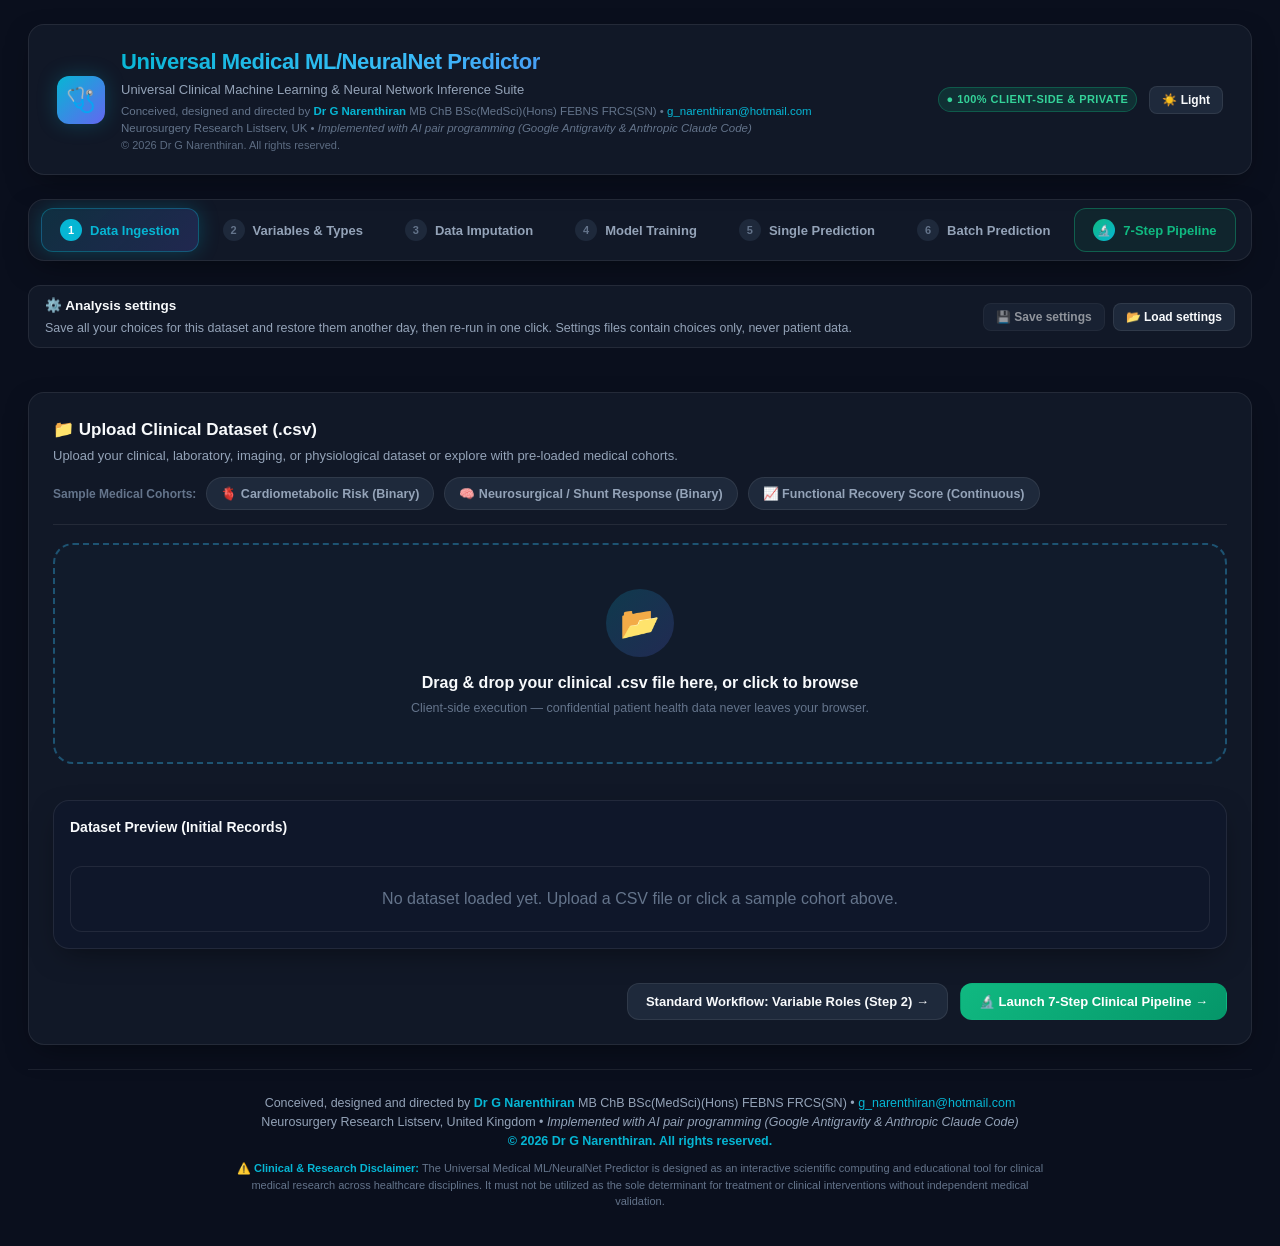
==== index.html @ 08af1c60 "Add complete-case option, "Full data | Move Next" and saved analysis settings - Data Imputation: whe" ====
<!DOCTYPE html>
<html lang="en-GB" data-theme="dark">
<head>
    <meta charset="UTF-8">
    <meta name="viewport" content="width=device-width, initial-scale=1.0">
    <title>Universal Medical ML/NeuralNet Predictor | Clinical Machine Learning & Deep Learning</title>
    <meta name="description" content="Universal in-browser client-side Machine Learning and Neural Network Predictor for Clinical Medicine. Features automated variable typing, multi-strategy missing data imputation, neural networks, random forests, single & batch inference.">
    <meta name="author" content="Dr G Narenthiran MB ChB BSc(MedSci)(Hons) FEBNS FRCS(SN)">
    <link rel="stylesheet" href="style.css?v=11">
</head>
<body>

    <div class="app-wrapper">

        <!-- ===================================================================
             APP HEADER & ATTRIBUTION
             =================================================================== -->
        <header class="app-header">
            <div class="brand-section">
                <div class="brand-icon">🩺</div>
                <div class="brand-details">
                    <h1>Universal Medical ML/NeuralNet Predictor</h1>
                    <div class="subtitle">Universal Clinical Machine Learning & Neural Network Inference Suite</div>
                    <div class="attribution">
                        Conceived, designed and directed by <strong>Dr G Narenthiran</strong> MB ChB BSc(MedSci)(Hons) FEBNS FRCS(SN) &bull; <a href="mailto:g_narenthiran@hotmail.com" style="color: var(--accent-cyan); text-decoration: none;">g_narenthiran@hotmail.com</a><br>
                        Neurosurgery Research Listserv, UK &bull; <em>Implemented with AI pair programming (Google Antigravity &amp; Anthropic Claude Code)</em><br>
                        <span style="font-size: 11px; opacity: 0.9;">&copy; 2026 Dr G Narenthiran. All rights reserved.</span>
                    </div>
                </div>
            </div>

            <div class="header-actions">
                <span class="pill" style="background: rgba(16, 185, 129, 0.15); color: #34d399; border: 1px solid rgba(16, 185, 129, 0.3);">
                    ● 100% Client-Side & Private
                </span>
                <button id="theme-toggle" class="btn btn-secondary btn-sm" aria-label="Toggle Theme">
                    ☀️ Light
                </button>
            </div>
        </header>

        <!-- ===================================================================
             STEPPER NAVIGATION
             =================================================================== -->
        <nav class="stepper-nav" aria-label="Workflow Navigation">
            <button class="step-tab active" data-step="1">
                <span class="badge">1</span>
                <span>Data Ingestion</span>
            </button>
            <button class="step-tab" data-step="2">
                <span class="badge">2</span>
                <span>Variables & Types</span>
            </button>
            <button class="step-tab" data-step="3">
                <span class="badge">3</span>
                <span>Data Imputation</span>
            </button>
            <button class="step-tab" data-step="4">
                <span class="badge">4</span>
                <span>Model Training</span>
            </button>
            <button class="step-tab" data-step="5">
                <span class="badge">5</span>
                <span>Single Prediction</span>
            </button>
            <button class="step-tab" data-step="6">
                <span class="badge">6</span>
                <span>Batch Prediction</span>
            </button>
            <button class="step-tab" data-step="pipeline" id="tab-step-pipeline" style="border: 1px solid rgba(16, 185, 129, 0.4); background: rgba(16, 185, 129, 0.08);">
                <span class="badge" style="background: linear-gradient(135deg, #10b981, #06b6d4); color: white;">🔬</span>
                <span style="font-weight: 700; color: var(--accent-emerald);">7-Step Pipeline</span>
            </button>
        </nav>

        <!-- Analysis settings: save / restore every choice for a dataset (no patient data is stored) -->
        <div class="settings-bar" id="settings-bar">
            <div class="settings-bar-row">
                <div class="settings-bar-text">
                    <strong>⚙️ Analysis settings</strong>
                    <span>Save all your choices for this dataset and restore them another day, then re-run in one click. Settings files contain choices only, never patient data.</span>
                </div>
                <div class="settings-bar-actions">
                    <button type="button" id="settings-save-btn" class="btn btn-secondary btn-sm" disabled title="Load a dataset first">💾 Save settings</button>
                    <button type="button" id="settings-load-btn" class="btn btn-secondary btn-sm">📂 Load settings</button>
                    <input type="file" id="settings-file-input" accept=".json,application/json" style="display: none;" aria-label="Settings file">
                </div>
            </div>
            <div id="settings-banner" aria-live="polite"></div>
        </div>

        <!-- ===================================================================
             STEP 1: DATA INGESTION & OVERVIEW
             =================================================================== -->
        <main>
            <section class="step-content active" data-step="1" id="step-1-content">
                <div class="card">
                    <div class="card-header">
                        <div class="card-title-group">
                            <h2>📁 Upload Clinical Dataset (.csv)</h2>
                            <p>Upload your clinical, laboratory, imaging, or physiological dataset or explore with pre-loaded medical cohorts.</p>
                        </div>
                        <div class="dataset-pills">
                            <span style="font-size: 12px; color: var(--text-muted); font-weight: 600;">Sample Medical Cohorts:</span>
                            <button id="sample-cardio-btn" class="dataset-pill">
                                🫀 Cardiometabolic Risk (Binary)
                            </button>
                            <button id="sample-cohort-btn" class="dataset-pill">
                                🧠 Neurosurgical / Shunt Response (Binary)
                            </button>
                            <button id="sample-regression-btn" class="dataset-pill">
                                📈 Functional Recovery Score (Continuous)
                            </button>
                        </div>
                    </div>

                    <div id="upload-dropzone" class="upload-dropzone">
                        <input type="file" id="csv-file-input" accept=".csv" style="display: none;">
                        <div class="upload-icon-circle">📂</div>
                        <div>
                            <h3 style="font-size: 16px; font-weight: 700; color: var(--text-primary);">
                                Drag & drop your clinical .csv file here, or click to browse
                            </h3>
                            <p style="font-size: 12.5px; color: var(--text-muted); margin-top: 4px;">
                                Client-side execution &mdash; confidential patient health data never leaves your browser.
                            </p>
                        </div>
                    </div>

                    <!-- Dataset summary stats -->
                    <div id="data-stats-grid" class="stats-grid"></div>

                    <!-- Preview Table -->
                    <div class="card" style="padding: 16px; background: var(--bg-surface-subtle);">
                        <h3 style="font-size: 14px; font-weight: 700; margin-bottom: 10px;">Dataset Preview (Initial Records)</h3>
                        <div id="data-preview-container" class="table-container">
                            <p style="padding: 20px; color: var(--text-muted); text-align: center;">No dataset loaded yet. Upload a CSV file or click a sample cohort above.</p>
                        </div>
                    </div>

                    <div style="display: flex; justify-content: flex-end; gap: 12px; margin-top: 16px; flex-wrap: wrap;">
                        <button id="to-step-2-btn" class="btn btn-secondary">
                            Standard Workflow: Variable Roles (Step 2) &rarr;
                        </button>
                        <button id="pipeline-direct-launch-btn" class="btn btn-emerald" onclick="window.launch7StepPipeline && window.launch7StepPipeline(event)">
                            🔬 Launch 7-Step Clinical Pipeline &rarr;
                        </button>
                    </div>
                </div>
            </section>

            <!-- ===================================================================
                 STEP 2: VARIABLE ROLES & TYPES CONFIGURATION
                 =================================================================== -->
            <section class="step-content" data-step="2" id="step-2-content">
                <div class="card">
                    <div class="card-header">
                        <div class="card-title-group">
                            <h2>🏷️ Variable Role & Measurement Scale Configuration</h2>
                            <p>Specify the analytical role (Meta, Feature, Target) and clinical measurement scale (Continuous, Ordinal, Nominal) for each column.</p>
                        </div>
                        <div style="display: flex; gap: 8px;">
                            <span class="pill pill-meta">Meta / ID</span>
                            <span class="pill pill-feature">Feature (Input)</span>
                            <span class="pill pill-target">Target (Outcome)</span>
                        </div>
                    </div>

                    <div id="var-config-grid" class="var-config-grid">
                        <!-- Populated dynamically by app.js -->
                    </div>

                    <div style="display: flex; justify-content: flex-end; gap: 12px;">
                        <button id="to-step-3-btn" class="btn btn-primary">
                            Proceed to Data Imputation &rarr;
                        </button>
                    </div>
                </div>
            </section>

            <!-- ===================================================================
                 STEP 3: MISSING DATA IMPUTATION
                 =================================================================== -->
            <section class="step-content" data-step="3" id="step-3-content">
                <div class="card">
                    <div class="card-header">
                        <div class="card-title-group">
                            <h2>🧹 Clinical Missing Data Detection & Imputation</h2>
                            <p>Choose tailored mathematical imputation strategies based on whether variables are continuous, ordinal, or nominal.</p>
                        </div>
                    </div>

                    <!-- Complete-case option (rendered by app.js when the active variables have empty cells) -->
                    <div id="complete-case-box"></div>

                    <div class="table-container">
                        <table class="data-table">
                            <thead>
                                <tr>
                                    <th>Variable Name</th>
                                    <th>Role</th>
                                    <th>Scale Type</th>
                                    <th>Missing Cells</th>
                                    <th>Imputation Strategy</th>
                                    <th>Custom Value</th>
                                </tr>
                            </thead>
                            <tbody id="impute-table-body">
                                <!-- Populated dynamically -->
                            </tbody>
                        </table>
                    </div>

                    <div class="impute-action-bar">
                        <div style="font-size: 12.5px; color: var(--text-secondary);">
                            💡 Continuous: Median, Mean, KNN, Constant &bull; Ordinal: Mode, Median &bull; Nominal: Mode, "Missing" category
                        </div>
                        <button id="apply-imputation-btn" class="btn btn-emerald">
                            ⚡ Apply Imputation & Validate Dataset
                        </button>
                    </div>

                    <div id="impute-audit-box" aria-live="polite"></div>

                    <div style="display: flex; justify-content: flex-end; gap: 12px;">
                        <button id="to-step-4-btn" class="btn btn-primary" disabled>
                            Proceed to Model Training &rarr;
                        </button>
                    </div>
                </div>
            </section>

            <!-- ===================================================================
                 STEP 4: MODEL TRAINING & EVALUATION
                 =================================================================== -->
            <section class="step-content" data-step="4" id="step-4-content">
                <div class="card">
                    <div class="card-header">
                        <div class="card-title-group">
                            <h2>🧠 Machine Learning & Neural Network Models</h2>
                            <p>Select from a multilayer perceptron neural network and classic machine learning algorithms for clinical prediction.</p>
                        </div>
                    </div>

                    <!-- Model Testing Scope Selector (One Model, Multiple Models, All Models) -->
                    <div style="background: var(--bg-surface-elevated); padding: 14px 18px; border-radius: var(--radius-md); border: 1px solid var(--border-color); margin-bottom: 16px;">
                        <div style="display: flex; justify-content: space-between; align-items: center; flex-wrap: wrap; gap: 12px; margin-bottom: 12px;">
                            <div>
                                <h4 style="font-size: 13.5px; font-weight: 700; color: var(--text-primary); display: flex; align-items: center; gap: 6px;">
                                    <span>🎯</span> Model Testing Scope &amp; Tournament Selection
                                </h4>
                                <p style="font-size: 12px; color: var(--text-muted); margin-top: 2px;">
                                    Choose whether to train and benchmark a single algorithm, a custom subset of models, or all available models simultaneously.
                                </p>
                            </div>
                            <!-- Quick action presets -->
                            <div style="display: flex; gap: 6px; flex-wrap: wrap;">
                                <button type="button" id="btn-select-all-models" class="btn btn-secondary btn-sm" style="font-size: 11px; padding: 4px 10px;">
                                    ⚡ Select All Models
                                </button>
                                <button type="button" id="btn-select-top-models" class="btn btn-secondary btn-sm" style="font-size: 11px; padding: 4px 10px;">
                                    ✨ NN + Ensemble + RF
                                </button>
                                <button type="button" id="btn-clear-model-selection" class="btn btn-secondary btn-sm" style="font-size: 11px; padding: 4px 10px;">
                                    Reset Selection
                                </button>
                                <button type="button" id="btn-all-default-seed" class="btn btn-secondary btn-sm" style="font-size: 11px; padding: 4px 10px;" title="Set all models to default seed 42">
                                    🌱 All Default Seeds (42)
                                </button>
                                <button type="button" id="btn-all-random-seed" class="btn btn-secondary btn-sm" style="font-size: 11px; padding: 4px 10px;" title="Assign distinct random seeds to all models">
                                    🎲 Randomize All
                                </button>
                            </div>
                        </div>
                        <div style="display: flex; align-items: center; gap: 8px; flex-wrap: wrap; margin-top: 10px; font-size: 12px; color: var(--text-secondary);">
                            <label for="ranking-metric-select" style="font-weight: 600;">Primary ranking metric (prespecify to match your study objective):</label>
                            <select id="ranking-metric-select" class="control-select ranking-metric-select" style="max-width: 260px;">
                                    <optgroup label="Categorical outcome (classification)">
                                        <option value="clf:macroF1" selected>Macro F1 (default)</option>
                                        <option value="clf:balancedAccuracy">Balanced accuracy</option>
                                        <option value="clf:rocAuc">ROC-AUC (binary only)</option>
                                        <option value="clf:brierScore">Brier score (lower is better)</option>
                                        <option value="clf:accuracy">Accuracy</option>
                                    </optgroup>
                                    <optgroup label="Continuous outcome (regression)">
                                        <option value="reg:r2">R² (default)</option>
                                        <option value="reg:rmse">RMSE (lower is better)</option>
                                        <option value="reg:mae">MAE (lower is better)</option>
                                    </optgroup>
                            </select>
                        </div>

                        <!-- Scope Radio Pills -->
                        <div style="display: grid; grid-template-columns: repeat(auto-fit, minmax(220px, 1fr)); gap: 10px;">
                            <label id="scope-single-label" class="scope-pill active-single">
                                <input type="radio" name="model-scope" id="scope-single" value="single" checked style="accent-color: var(--accent-cyan); cursor: pointer;">
                                <div>
                                    <div style="font-size: 13px; font-weight: 700; color: var(--text-primary);">Test One Model</div>
                                    <div style="font-size: 11px; color: var(--text-secondary);">Focus on a single algorithm</div>
                                </div>
                            </label>

                            <label id="scope-multi-label" class="scope-pill">
                                <input type="radio" name="model-scope" id="scope-multi" value="multi" style="accent-color: var(--accent-purple); cursor: pointer;">
                                <div>
                                    <div style="font-size: 13px; font-weight: 700; color: var(--text-primary);">Test More Than One Model</div>
                                    <div style="font-size: 11px; color: var(--text-secondary);">Select custom algorithms to test</div>
                                </div>
                            </label>

                            <label id="scope-all-label" class="scope-pill">
                                <input type="radio" name="model-scope" id="scope-all" value="all" style="accent-color: var(--accent-emerald); cursor: pointer;">
                                <div>
                                    <div style="font-size: 13px; font-weight: 700; color: var(--text-primary);">Test All Models</div>
                                    <div style="font-size: 11px; color: var(--text-secondary);">Benchmark all 6 models in tournament</div>
                                </div>
                            </label>
                        </div>
                    </div>

                    <!-- Model Cards Grid -->
                    <div class="model-cards-grid">
                        <div class="model-card selected" data-model-id="nn">
                            <div class="model-card-header">
                                <div style="display: flex; align-items: center; gap: 8px;">
                                    <input type="checkbox" class="model-select-checkbox" data-model-id="nn" checked style="accent-color: var(--accent-cyan); width: 16px; height: 16px; cursor: pointer;">
                                    <span class="model-card-title">Neural Network (MLP)</span>
                                </div>
                                <span class="pill pill-target">Neural Network</span>
                            </div>
                            <div class="model-card-desc">
                                Multilayer perceptron (2–3 dense hidden layers) with dropout, L2 weight decay, Adam optimizer and early stopping on an internal validation split of the training data. If TensorFlow.js fails, a linear fallback is used and clearly flagged.
                            </div>
                            <!-- Model Seed Control -->
                            <div class="model-seed-box" data-model="nn" onclick="event.stopPropagation()">
                                <div class="model-seed-header">
                                    <span class="model-seed-title">🌱 Seed:</span>
                                    <div class="seed-mode-selector">
                                        <label class="seed-mode-pill">
                                            <input type="radio" name="seed-mode-nn" value="default" class="seed-mode-radio" data-model="nn" checked>
                                            <span>Default (42)</span>
                                        </label>
                                        <label class="seed-mode-pill">
                                            <input type="radio" name="seed-mode-nn" value="custom" class="seed-mode-radio" data-model="nn">
                                            <span>Custom</span>
                                        </label>
                                    </div>
                                </div>
                                <div class="custom-seed-row" id="custom-seed-row-nn" style="display: none;">
                                    <div class="seed-input-wrap">
                                        <input type="number" id="nn-card-seed-input" class="control-input card-seed-input" data-model="nn" placeholder="Custom seed" value="42">
                                        <button type="button" class="btn-roll-seed card-btn-roll-seed" data-model="nn" title="Generate random seed">🎲</button>
                                    </div>
                                    <span class="seed-hint">Custom integer seed (reproducible on the same browser &amp; TF.js backend; GPU arithmetic can differ slightly across devices).</span>
                                </div>
                            </div>
                        </div>

                        <div class="model-card" data-model-id="rf">
                            <div class="model-card-header">
                                <div style="display: flex; align-items: center; gap: 8px;">
                                    <input type="checkbox" class="model-select-checkbox" data-model-id="rf" style="accent-color: var(--accent-cyan); width: 16px; height: 16px; cursor: pointer;">
                                    <span class="model-card-title">Random Forest</span>
                                </div>
                                <span class="pill pill-feature">Ensemble</span>
                            </div>
                            <div class="model-card-desc">
                                Bootstrap decision trees with random feature subsets; Gini (classification) or variance-reduction (regression) splits over an approximate grid of ~10 candidate thresholds per feature. Impurity-based (MDI) importance ranks features but is not evidence of causal or clinical effect.
                            </div>
                            <!-- Model Seed Control -->
                            <div class="model-seed-box" data-model="rf" onclick="event.stopPropagation()">
                                <div class="model-seed-header">
                                    <span class="model-seed-title">🌱 Seed:</span>
                                    <div class="seed-mode-selector">
                                        <label class="seed-mode-pill">
                                            <input type="radio" name="seed-mode-rf" value="default" class="seed-mode-radio" data-model="rf" checked>
                                            <span>Default (42)</span>
                                        </label>
                                        <label class="seed-mode-pill">
                                            <input type="radio" name="seed-mode-rf" value="custom" class="seed-mode-radio" data-model="rf">
                                            <span>Custom</span>
                                        </label>
                                    </div>
                                </div>
                                <div class="custom-seed-row" id="custom-seed-row-rf" style="display: none;">
                                    <div class="seed-input-wrap">
                                        <input type="number" id="rf-card-seed-input" class="control-input card-seed-input" data-model="rf" placeholder="Custom seed" value="42">
                                        <button type="button" class="btn-roll-seed card-btn-roll-seed" data-model="rf" title="Generate random seed">🎲</button>
                                    </div>
                                    <span class="seed-hint">Custom bootstrap and feature split seed.</span>
                                </div>
                            </div>
                        </div>

                        <div class="model-card" data-model-id="glm">
                            <div class="model-card-header">
                                <div style="display: flex; align-items: center; gap: 8px;">
                                    <input type="checkbox" class="model-select-checkbox" data-model-id="glm" style="accent-color: var(--accent-cyan); width: 16px; height: 16px; cursor: pointer;">
                                    <span class="model-card-title">Logistic / Ridge Regression</span>
                                </div>
                                <span class="pill pill-continuous">Generalized Linear</span>
                            </div>
                            <div class="model-card-desc">
                                L2-regularized linear (ridge) or logistic/softmax regression fitted by gradient descent on standardised features.
                            </div>
                            <!-- Model Seed Control -->
                            <div class="model-seed-box" data-model="glm" onclick="event.stopPropagation()">
                                <div class="model-seed-header">
                                    <span class="model-seed-title">🌱 Seed:</span>
                                    <div class="seed-mode-selector">
                                        <label class="seed-mode-pill">
                                            <input type="radio" name="seed-mode-glm" value="default" class="seed-mode-radio" data-model="glm" checked>
                                            <span>Default (42)</span>
                                        </label>
                                        <label class="seed-mode-pill">
                                            <input type="radio" name="seed-mode-glm" value="custom" class="seed-mode-radio" data-model="glm">
                                            <span>Custom</span>
                                        </label>
                                    </div>
                                </div>
                                <div class="custom-seed-row" id="custom-seed-row-glm" style="display: none;">
                                    <div class="seed-input-wrap">
                                        <input type="number" id="glm-card-seed-input" class="control-input card-seed-input" data-model="glm" placeholder="Custom seed" value="42">
                                        <button type="button" class="btn-roll-seed card-btn-roll-seed" data-model="glm" title="Generate random seed">🎲</button>
                                    </div>
                                    <span class="seed-hint">Custom seed for parameter initialization.</span>
                                </div>
                            </div>
                        </div>

                        <div class="model-card" data-model-id="knn">
                            <div class="model-card-header">
                                <div style="display: flex; align-items: center; gap: 8px;">
                                    <input type="checkbox" class="model-select-checkbox" data-model-id="knn" style="accent-color: var(--accent-cyan); width: 16px; height: 16px; cursor: pointer;">
                                    <span class="model-card-title">k-Nearest Neighbors (k-NN)</span>
                                </div>
                                <span class="pill pill-ordinal">Instance-Based</span>
                            </div>
                            <div class="model-card-desc">
                                Non-parametric local distance classification using Euclidean metric in standardized feature space.
                            </div>
                            <!-- Model Seed Control -->
                            <div class="model-seed-box" data-model="knn" onclick="event.stopPropagation()">
                                <div class="model-seed-header">
                                    <span class="model-seed-title">🌱 Seed:</span>
                                    <div class="seed-mode-selector">
                                        <label class="seed-mode-pill">
                                            <input type="radio" name="seed-mode-knn" value="default" class="seed-mode-radio" data-model="knn" checked>
                                            <span>Default (42)</span>
                                        </label>
                                        <label class="seed-mode-pill">
                                            <input type="radio" name="seed-mode-knn" value="custom" class="seed-mode-radio" data-model="knn">
                                            <span>Custom</span>
                                        </label>
                                    </div>
                                </div>
                                <div class="custom-seed-row" id="custom-seed-row-knn" style="display: none;">
                                    <div class="seed-input-wrap">
                                        <input type="number" id="knn-card-seed-input" class="control-input card-seed-input" data-model="knn" placeholder="Custom seed" value="42">
                                        <button type="button" class="btn-roll-seed card-btn-roll-seed" data-model="knn" title="Generate random seed">🎲</button>
                                    </div>
                                    <span class="seed-hint">Custom seed for equidistant ranking tie-breaks.</span>
                                </div>
                            </div>
                        </div>

                        <div class="model-card" data-model-id="nb">
                            <div class="model-card-header">
                                <div style="display: flex; align-items: center; gap: 8px;">
                                    <input type="checkbox" class="model-select-checkbox" data-model-id="nb" style="accent-color: var(--accent-cyan); width: 16px; height: 16px; cursor: pointer;">
                                    <span class="model-card-title">Naive Bayes (Gaussian + Bernoulli)</span>
                                </div>
                                <span class="pill pill-nominal">Probabilistic</span>
                            </div>
                            <div class="model-card-desc">
                                Probabilistic classifier assuming conditional independence of features: Gaussian likelihoods for continuous features, Laplace-smoothed Bernoulli likelihoods for 0/1 indicators (one-hot categories, binary flags).
                            </div>
                            <!-- Model Seed Control -->
                            <div class="model-seed-box" data-model="nb" onclick="event.stopPropagation()">
                                <div class="model-seed-header">
                                    <span class="model-seed-title">🌱 Seed:</span>
                                    <div class="seed-mode-selector">
                                        <label class="seed-mode-pill">
                                            <input type="radio" name="seed-mode-nb" value="default" class="seed-mode-radio" data-model="nb" checked>
                                            <span>Default (42)</span>
                                        </label>
                                        <label class="seed-mode-pill">
                                            <input type="radio" name="seed-mode-nb" value="custom" class="seed-mode-radio" data-model="nb">
                                            <span>Custom</span>
                                        </label>
                                    </div>
                                </div>
                                <div class="custom-seed-row" id="custom-seed-row-nb" style="display: none;">
                                    <div class="seed-input-wrap">
                                        <input type="number" id="nb-card-seed-input" class="control-input card-seed-input" data-model="nb" placeholder="Custom seed" value="42">
                                        <button type="button" class="btn-roll-seed card-btn-roll-seed" data-model="nb" title="Generate random seed">🎲</button>
                                    </div>
                                    <span class="seed-hint">Reference seed recorded for provenance.</span>
                                </div>
                            </div>
                        </div>

                        <div class="model-card" data-model-id="ensemble">
                            <div class="model-card-header">
                                <div style="display: flex; align-items: center; gap: 8px;">
                                    <input type="checkbox" class="model-select-checkbox" data-model-id="ensemble" style="accent-color: var(--accent-cyan); width: 16px; height: 16px; cursor: pointer;">
                                    <span class="model-card-title">Voting / Weighted Ensemble</span>
                                </div>
                                <span class="pill pill-target" style="background: linear-gradient(135deg, rgba(168, 85, 247, 0.2), rgba(6, 182, 212, 0.2)); color: #c084fc; border: 1px solid rgba(192, 132, 252, 0.4);">Voting Ensemble</span>
                            </div>
                            <div class="model-card-desc">
                                Combines neural network, random forest, logistic/ridge, k-NN (and optionally naive Bayes) by soft probability averaging, hard majority voting, or balanced-accuracy weights learned on an internal validation split of the training data. This is a voting ensemble, not a cross-validated stacked Super Learner.
                            </div>
                            <!-- Model Seed Control -->
                            <div class="model-seed-box" data-model="ensemble" onclick="event.stopPropagation()">
                                <div class="model-seed-header">
                                    <span class="model-seed-title">🌱 Master Seed:</span>
                                    <div class="seed-mode-selector">
                                        <label class="seed-mode-pill">
                                            <input type="radio" name="seed-mode-ensemble" value="default" class="seed-mode-radio" data-model="ensemble" checked>
                                            <span>Default (42)</span>
                                        </label>
                                        <label class="seed-mode-pill">
                                            <input type="radio" name="seed-mode-ensemble" value="custom" class="seed-mode-radio" data-model="ensemble">
                                            <span>Custom</span>
                                        </label>
                                    </div>
                                </div>
                                <div class="custom-seed-row" id="custom-seed-row-ensemble" style="display: none;">
                                    <div class="seed-input-wrap">
                                        <input type="number" id="ensemble-card-seed-input" class="control-input card-seed-input" data-model="ensemble" placeholder="Custom master seed" value="42">
                                        <button type="button" class="btn-roll-seed card-btn-roll-seed" data-model="ensemble" title="Generate random seed">🎲</button>
                                    </div>
                                    <span class="seed-hint">Propagates deterministic seeds to constituent models.</span>
                                </div>
                            </div>
                        </div>
                    </div>

                    <!-- Hyperparameters Box -->
                    <div class="card" style="padding: 18px; background: var(--bg-surface-elevated);">
                        <div style="display: flex; justify-content: space-between; align-items: center; flex-wrap: wrap; gap: 10px; margin-bottom: 12px;">
                            <h3 style="font-size: 14px; font-weight: 700;">Training Configuration &amp; Fine-Tuning Hyperparameters</h3>
                            <div style="display: flex; align-items: center; gap: 8px;">
                                <span style="font-size: 11.5px; color: var(--text-muted);">Tune Parameters for:</span>
                                <select id="active-hyperparam-select" class="control-select" style="font-size: 12px; padding: 4px 10px;">
                                    <option value="nn" selected>Neural Network (MLP)</option>
                                    <option value="rf">Random Forest</option>
                                    <option value="glm">Logistic / Ridge Regression</option>
                                    <option value="knn">k-Nearest Neighbors (k-NN)</option>
                                    <option value="nb">Naive Bayes (Gaussian + Bernoulli)</option>
                                    <option value="ensemble">Voting / Weighted Ensemble</option>
                                </select>
                            </div>
                        </div>

                        <!-- Training & Testing Protocol Configuration -->
                        <div style="background: var(--bg-surface); padding: 18px 20px; border-radius: var(--radius-md); border: 1px solid var(--border-subtle); margin-bottom: 20px;">
                            <div style="margin-bottom: 14px;">
                                <h4 style="font-size: 14.5px; font-weight: 700; color: var(--text-primary); display: flex; align-items: center; gap: 8px;">
                                    <span>🧪</span> Training &amp; Testing Validation Protocol
                                </h4>
                                <p style="font-size: 12px; color: var(--text-muted); margin-top: 3px;">
                                    Choose how training and evaluation datasets are provided and configure your retraining protocol.
                                </p>
                            </div>

                            <!-- Mode Selector Cards (Option A vs Option B) -->
                            <div style="display: grid; grid-template-columns: repeat(auto-fit, minmax(280px, 1fr)); gap: 14px; margin-bottom: 18px;">
                                <!-- Option A Card -->
                                <label id="protocol-mode-a-label" class="protocol-card selected" style="cursor: pointer; border: 2px solid var(--accent-cyan); background: rgba(6, 182, 212, 0.08); padding: 14px 16px; border-radius: var(--radius-md); display: flex; gap: 12px; align-items: flex-start; transition: var(--transition);">
                                    <input type="radio" name="validation-mode" id="val-mode-a" value="split" checked style="margin-top: 3px; accent-color: var(--accent-cyan); cursor: pointer;">
                                    <div>
                                        <div style="font-size: 13.5px; font-weight: 700; color: var(--text-primary);">
                                            Option A: Internal Train / Test Split
                                        </div>
                                        <div style="font-size: 12px; color: var(--text-secondary); margin-top: 4px; line-height: 1.45;">
                                            Records are split first (stratified, seeded); imputation, encoding and scaling are fitted on the training part only, and the held-out remainder tests performance. Optionally retrain on 100% afterward. <strong>Row-level random split:</strong> if patients contribute several rows, or data are temporal or multicentre, use a patient-level, temporal or external split (Option B) instead.
                                        </div>
                                    </div>
                                </label>

                                <!-- Option B Card -->
                                <label id="protocol-mode-b-label" class="protocol-card" style="cursor: pointer; border: 1px solid var(--border-color); background: var(--bg-surface-subtle); padding: 14px 16px; border-radius: var(--radius-md); display: flex; gap: 12px; align-items: flex-start; transition: var(--transition);">
                                    <input type="radio" name="validation-mode" id="val-mode-b" value="separate" style="margin-top: 3px; accent-color: var(--accent-purple); cursor: pointer;">
                                    <div>
                                        <div style="font-size: 13.5px; font-weight: 700; color: var(--text-primary);">
                                            Option B: Separate Training &amp; Testing Datasets
                                        </div>
                                        <div style="font-size: 12px; color: var(--text-secondary); margin-top: 4px; line-height: 1.45;">
                                            Provide separate, independent datasets: (i) Training Cohort for fitting, and (ii) Testing Cohort for rigorous external validation.
                                        </div>
                                    </div>
                                </label>
                            </div>

                            <!-- Option A Container -->
                            <div id="option-a-container" style="display: block;">
                                <!-- Split percentage slider -->
                                <div style="background: var(--bg-surface-elevated); padding: 14px 16px; border-radius: var(--radius-sm); border: 1px solid var(--border-subtle); margin-bottom: 14px;">
                                    <div style="display: flex; justify-content: space-between; align-items: center; flex-wrap: wrap; gap: 10px; margin-bottom: 8px;">
                                        <label for="train-ratio-slider" style="font-weight: 700; font-size: 13px; color: var(--text-primary);">
                                            Cohort Partitioning Ratio
                                        </label>
                                        <div style="display: flex; gap: 8px; align-items: center;">
                                            <span style="font-size: 13px; font-weight: 700; color: var(--accent-cyan);" id="split-display-train">80% Train</span>
                                            <span style="color: var(--text-muted); font-size: 12px;">/</span>
                                            <span style="font-size: 13px; font-weight: 700; color: var(--accent-purple);" id="split-display-test">20% Test</span>
                                        </div>
                                    </div>

                                    <div style="display: flex; align-items: center; gap: 14px; margin-bottom: 10px;">
                                        <input type="range" id="train-ratio-slider" min="50" max="95" value="80" step="1" style="flex: 1; accent-color: var(--accent-cyan); cursor: pointer;">
                                    </div>

                                    <div style="display: flex; gap: 12px; align-items: flex-start; flex-wrap: wrap;">
                                        <div class="param-group" style="flex: 1; min-width: 130px;">
                                            <label for="train-pct-input" style="font-size: 11px; text-transform: uppercase;">Training Percentage (%)</label>
                                            <input type="number" id="train-pct-input" class="control-input" value="80" min="50" max="95" step="1">
                                        </div>
                                        <div class="param-group" style="flex: 1; min-width: 130px;">
                                            <label for="test-pct-input" style="font-size: 11px; text-transform: uppercase;">Testing Percentage (%)</label>
                                            <input type="number" id="test-pct-input" class="control-input" value="20" min="5" max="50" step="1">
                                        </div>
                                        <div class="param-group" style="flex: 1; min-width: 170px;">
                                            <span class="group-label" id="group-label-split-seed-mode" style="font-size: 11px; text-transform: uppercase;">Split Seed (Reproducibility)</span>
                                            <div role="radiogroup" aria-labelledby="group-label-split-seed-mode" style="display: flex; gap: 6px; align-items: center; margin-bottom: 4px;">
                                                <label class="seed-mode-pill" style="font-size: 10px; padding: 2px 6px;">
                                                    <input type="radio" name="split-seed-mode" value="default" id="split-seed-mode-default" checked>
                                                    <span>Default (42)</span>
                                                </label>
                                                <label class="seed-mode-pill" style="font-size: 10px; padding: 2px 6px;">
                                                    <input type="radio" name="split-seed-mode" value="custom" id="split-seed-mode-custom">
                                                    <span>Custom</span>
                                                </label>
                                            </div>
                                            <div class="seed-input-wrap" id="split-seed-custom-wrap" style="display: none;">
                                                <input type="number" id="split-seed-input" class="control-input" placeholder="e.g. 42" value="42">
                                                <button type="button" class="btn-roll-seed" id="btn-roll-split-seed" title="Generate random split seed">🎲</button>
                                            </div>
                                            <div class="seed-hint">Choose Default (42) or input any custom seed.</div>
                                        </div>
                                        <div style="display: flex; gap: 6px; align-items: flex-end; padding-top: 18px; flex-wrap: wrap;">
                                            <button type="button" class="btn btn-secondary btn-sm preset-split-btn" data-train="80">80/20 (Default)</button>
                                            <button type="button" class="btn btn-secondary btn-sm preset-split-btn" data-train="70">70/30</button>
                                            <button type="button" class="btn btn-secondary btn-sm preset-split-btn" data-train="85">85/15</button>
                                            <button type="button" class="btn btn-secondary btn-sm preset-split-btn" data-train="90">90/10</button>
                                        </div>
                                    </div>
                                </div>

                                <!-- Post-Testing Retraining Decision -->
                                <div style="background: var(--bg-surface-elevated); padding: 14px 16px; border-radius: var(--radius-sm); border: 1px solid var(--border-subtle);">
                                    <span class="group-label" id="group-label-opt-a-retrain" style="font-weight: 700; font-size: 13px; color: var(--text-primary); display: block; margin-bottom: 8px;">
                                        After calculating test accuracy, retrain the model with 100% of the training data?
                                    </span>

                                    <div role="radiogroup" aria-labelledby="group-label-opt-a-retrain" style="display: flex; flex-direction: column; gap: 10px;">
                                        <label style="display: flex; align-items: flex-start; gap: 10px; cursor: pointer; font-size: 12.5px; line-height: 1.45;">
                                            <input type="radio" name="opt-a-retrain" id="retrain-yes" value="yes" checked style="margin-top: 3px; accent-color: var(--accent-emerald); cursor: pointer;">
                                            <span>
                                                <strong style="color: var(--accent-emerald);">Yes &mdash; Two-Phase Retraining Protocol (Recommended):</strong> First evaluate and report accuracy/ROC/F1 on your <span id="info-test-pct">20%</span> held-out test split, then automatically retrain the deployed model on <strong>100% of the entire cohort</strong> so live inference leverages all available clinical evidence.
                                            </span>
                                        </label>
                                        <label style="display: flex; align-items: flex-start; gap: 10px; cursor: pointer; font-size: 12.5px; line-height: 1.45;">
                                            <input type="radio" name="opt-a-retrain" id="retrain-no" value="no" style="margin-top: 3px; accent-color: var(--accent-cyan); cursor: pointer;">
                                            <span>
                                                <strong style="color: var(--text-primary);">No &mdash; Single-Phase Protocol:</strong> Evaluate accuracy on the <span id="info-test-pct-2">20%</span> held-out test split, but keep the deployed model strictly trained on the <span id="info-train-pct">80%</span> partition only (do not retrain on the remaining data).
                                            </span>
                                        </label>
                                    </div>
                                </div>
                            </div>

                            <!-- Option B Container -->
                            <div id="option-b-container" style="display: none;">
                                <div style="display: grid; grid-template-columns: repeat(auto-fit, minmax(290px, 1fr)); gap: 16px;">
                                    <!-- Dataset (i): Training Cohort Status -->
                                    <div style="background: var(--bg-surface-elevated); padding: 16px; border-radius: var(--radius-sm); border: 1px solid var(--border-subtle); display: flex; flex-direction: column; justify-content: space-between;">
                                        <div>
                                            <div style="display: flex; justify-content: space-between; align-items: center; margin-bottom: 8px;">
                                                <span style="font-size: 11.5px; text-transform: uppercase; font-weight: 700; color: var(--accent-cyan);">Dataset (i) &bull; Training Cohort</span>
                                                <span class="pill pill-continuous" style="font-size: 10px;">100% Training</span>
                                            </div>
                                            <div id="opt-b-train-summary" style="font-size: 12.5px; color: var(--text-secondary); line-height: 1.5;">
                                                Loading training cohort details...
                                            </div>
                                        </div>
                                        <div style="font-size: 11.5px; color: var(--text-muted); margin-top: 10px; border-top: 1px dashed var(--border-subtle); padding-top: 8px;">
                                            💡 Model parameters will be fitted strictly on 100% of this training dataset.
                                        </div>
                                    </div>

                                    <!-- Dataset (ii): Separate Testing Cohort Upload & Status -->
                                    <div style="background: var(--bg-surface-elevated); padding: 16px; border-radius: var(--radius-sm); border: 1px solid var(--border-subtle);">
                                        <div style="display: flex; justify-content: space-between; align-items: center; margin-bottom: 8px;">
                                            <span style="font-size: 11.5px; text-transform: uppercase; font-weight: 700; color: var(--accent-purple);">Dataset (ii) &bull; Testing Cohort</span>
                                            <span id="opt-b-test-badge" class="pill pill-meta" style="font-size: 10px;">Pending Upload</span>
                                        </div>

                                        <div id="test-dropzone" style="border: 2px dashed var(--border-color); border-radius: var(--radius-sm); padding: 14px 10px; text-align: center; cursor: pointer; background: var(--bg-surface); transition: var(--transition);">
                                            <input type="file" id="test-csv-file-input" accept=".csv" style="display: none;">
                                            <div style="font-size: 20px; margin-bottom: 4px;">📂</div>
                                            <div style="font-size: 12.5px; font-weight: 700; color: var(--text-primary);">Click or drag separate Testing CSV here</div>
                                            <div style="font-size: 11px; color: var(--text-muted); margin-top: 2px;">Must include feature predictors and target outcome</div>
                                        </div>

                                        <div style="margin-top: 10px; display: flex; gap: 8px; flex-wrap: wrap; align-items: center;">
                                            <span style="font-size: 11px; color: var(--text-muted);">Quick Sample Test:</span>
                                            <button type="button" id="load-sample-test-btn" class="btn btn-secondary btn-sm" style="font-size: 11px; padding: 4px 10px;">
                                                Load Built-In Validation Cohort
                                            </button>
                                        </div>

                                        <div id="opt-b-test-summary" style="font-size: 12px; color: var(--text-secondary); margin-top: 10px; line-height: 1.45;"></div>
                                    </div>
                                </div>
                            </div>
                        </div>

                        <!-- Neural Net Hyperparams -->
                        <div id="nn-params-box" class="hyperparam-box">
                            <div class="param-group">
                                <label for="nn-epochs-input">Epochs</label>
                                <input type="number" id="nn-epochs-input" class="control-input" value="50" min="10" max="300">
                            </div>
                            <div class="param-group">
                                <label for="nn-lr-input">Learning Rate</label>
                                <input type="number" id="nn-lr-input" class="control-input" value="0.005" step="0.001">
                            </div>
                            <div class="param-group">
                                <label for="nn-optimizer-select">Optimizer</label>
                                <select id="nn-optimizer-select" class="control-select">
                                    <option value="adam" selected>Adam (Adaptive Moments - Recommended)</option>
                                    <option value="rmsprop">RMSprop (Adaptive Rate)</option>
                                    <option value="sgd">SGD (Stochastic Gradient Descent)</option>
                                </select>
                            </div>
                            <div class="param-group">
                                <label for="nn-batch-select">Batch Size</label>
                                <select id="nn-batch-select" class="control-select">
                                    <option value="8">8 (Fine Mini-Batch)</option>
                                    <option value="16" selected>16 (Standard Mini-Batch)</option>
                                    <option value="32">32 (Smooth Mini-Batch)</option>
                                    <option value="64">64 (Large Mini-Batch)</option>
                                    <option value="999999">Full Batch (Entire Cohort)</option>
                                </select>
                            </div>
                            <div class="param-group">
                                <label for="nn-h1-input">Hidden Layer 1 Units</label>
                                <input type="number" id="nn-h1-input" class="control-input" value="64" min="8" max="256">
                            </div>
                            <div class="param-group">
                                <label for="nn-h2-input">Hidden Layer 2 Units</label>
                                <input type="number" id="nn-h2-input" class="control-input" value="32" min="0" max="128">
                            </div>
                            <div class="param-group">
                                <label for="nn-h3-input">Hidden Layer 3 Units (Optional)</label>
                                <input type="number" id="nn-h3-input" class="control-input" value="0" min="0" max="64" placeholder="0 = Disabled">
                            </div>
                            <div class="param-group">
                                <label for="nn-dropout-input">Dropout Regularization</label>
                                <input type="number" id="nn-dropout-input" class="control-input" value="0.1" step="0.05" min="0" max="0.5">
                            </div>
                            <div class="param-group">
                                <label for="nn-l2-select">L2 Weight Decay (λ Penalty)</label>
                                <select id="nn-l2-select" class="control-select">
                                    <option value="0">None (λ = 0)</option>
                                    <option value="0.0001" selected>Light (λ = 0.0001)</option>
                                    <option value="0.001">Moderate (λ = 0.001)</option>
                                    <option value="0.01">Strong (λ = 0.01)</option>
                                </select>
                            </div>
                            <div class="param-group">
                                <label for="nn-act-select">Activation Function</label>
                                <select id="nn-act-select" class="control-select">
                                    <option value="relu" selected>ReLU (Rectified Linear)</option>
                                    <option value="tanh">Tanh (Hyperbolic Tangent)</option>
                                    <option value="sigmoid">Sigmoid</option>
                                </select>
                            </div>
                            <div class="param-group">
                                <span class="group-label" id="group-label-hp-seed-mode-nn">Random Seed (Reproducibility)</span>
                                <div role="radiogroup" aria-labelledby="group-label-hp-seed-mode-nn" style="display: flex; gap: 6px; align-items: center; margin-bottom: 4px;">
                                    <label class="seed-mode-pill" style="font-size: 10.5px; padding: 2px 7px;">
                                        <input type="radio" name="hp-seed-mode-nn" value="default" class="hp-seed-mode-radio" data-model="nn" checked>
                                        <span>Default (42)</span>
                                    </label>
                                    <label class="seed-mode-pill" style="font-size: 10.5px; padding: 2px 7px;">
                                        <input type="radio" name="hp-seed-mode-nn" value="custom" class="hp-seed-mode-radio" data-model="nn">
                                        <span>Custom Seed</span>
                                    </label>
                                </div>
                                <div class="seed-input-wrap" id="hp-seed-wrap-nn" style="display: none;">
                                    <input type="number" id="nn-seed-input" class="control-input" placeholder="e.g. 42" value="42">
                                    <button type="button" class="btn-roll-seed" id="btn-roll-nn-seed" title="Generate random seed">🎲</button>
                                </div>
                                <div class="seed-hint">Choose Default (42) or input any custom seed.</div>
                            </div>
                        </div>

                        <!-- Random Forest Hyperparams -->
                        <div id="rf-params-box" class="hyperparam-box" style="display: none;">
                            <div class="param-group">
                                <label for="rf-trees-input">Number of Trees (Estimators)</label>
                                <input type="number" id="rf-trees-input" class="control-input" value="30" min="5" max="100">
                            </div>
                            <div class="param-group">
                                <label for="rf-depth-input">Maximum Tree Depth</label>
                                <input type="number" id="rf-depth-input" class="control-input" value="6" min="2" max="15">
                            </div>
                            <div class="param-group">
                                <label for="rf-minsplit-select">Min Samples to Split (Regularization)</label>
                                <select id="rf-minsplit-select" class="control-select">
                                    <option value="2" selected>2 (Deep Splits)</option>
                                    <option value="4">4 (Mild Pruning)</option>
                                    <option value="8">8 (Moderate Regularization)</option>
                                    <option value="16">16 (Conservative - Resists Outliers)</option>
                                </select>
                            </div>
                            <div class="param-group">
                                <label for="rf-maxfeatures-select">Feature Subsampling (Max Features)</label>
                                <select id="rf-maxfeatures-select" class="control-select">
                                    <option value="sqrt" selected>√p (Square Root - Recommended)</option>
                                    <option value="0.5">50% of Features</option>
                                    <option value="0.75">75% of Features</option>
                                    <option value="log2">log₂(p) Features</option>
                                    <option value="all">100% of Features (Bagging Mode)</option>
                                </select>
                            </div>
                            <div class="param-group">
                                <span class="group-label" id="group-label-hp-seed-mode-rf">Random Seed (Reproducibility)</span>
                                <div role="radiogroup" aria-labelledby="group-label-hp-seed-mode-rf" style="display: flex; gap: 6px; align-items: center; margin-bottom: 4px;">
                                    <label class="seed-mode-pill" style="font-size: 10.5px; padding: 2px 7px;">
                                        <input type="radio" name="hp-seed-mode-rf" value="default" class="hp-seed-mode-radio" data-model="rf" checked>
                                        <span>Default (42)</span>
                                    </label>
                                    <label class="seed-mode-pill" style="font-size: 10.5px; padding: 2px 7px;">
                                        <input type="radio" name="hp-seed-mode-rf" value="custom" class="hp-seed-mode-radio" data-model="rf">
                                        <span>Custom Seed</span>
                                    </label>
                                </div>
                                <div class="seed-input-wrap" id="hp-seed-wrap-rf" style="display: none;">
                                    <input type="number" id="rf-seed-input" class="control-input" placeholder="e.g. 42" value="42">
                                    <button type="button" class="btn-roll-seed" id="btn-roll-rf-seed" title="Generate random seed">🎲</button>
                                </div>
                                <div class="seed-hint">Choose Default (42) or input any custom seed.</div>
                            </div>
                        </div>

                        <!-- Logistic / Ridge Hyperparams -->
                        <div id="glm-params-box" class="hyperparam-box" style="display: none;">
                            <div class="param-group">
                                <label for="glm-lr-input">Learning Rate</label>
                                <input type="number" id="glm-lr-input" class="control-input" value="0.05" step="0.01">
                            </div>
                            <div class="param-group">
                                <label for="glm-epochs-input">Iterations / Epochs</label>
                                <input type="number" id="glm-epochs-input" class="control-input" value="150" min="20" max="500">
                            </div>
                            <div class="param-group">
                                <label for="glm-lambda-select">L2 Ridge Penalty (λ Regularization)</label>
                                <select id="glm-lambda-select" class="control-select">
                                    <option value="0">None (Pure Logistic / OLS)</option>
                                    <option value="0.001">Light (λ = 0.001)</option>
                                    <option value="0.01" selected>Standard Ridge (λ = 0.01)</option>
                                    <option value="0.05">Moderate Shrinkage (λ = 0.05)</option>
                                    <option value="0.1">High Regularization (λ = 0.1)</option>
                                    <option value="0.5">Aggressive Regularization (λ = 0.5)</option>
                                </select>
                            </div>
                            <div class="param-group">
                                <label for="glm-solver-select">Optimization Solver</label>
                                <select id="glm-solver-select" class="control-select">
                                    <option value="momentum" selected>Momentum GD (Accelerated Convergence)</option>
                                    <option value="gd">Standard Batch Gradient Descent</option>
                                </select>
                            </div>
                            <div class="param-group">
                                <span class="group-label" id="group-label-hp-seed-mode-glm">Random Seed (Reproducibility)</span>
                                <div role="radiogroup" aria-labelledby="group-label-hp-seed-mode-glm" style="display: flex; gap: 6px; align-items: center; margin-bottom: 4px;">
                                    <label class="seed-mode-pill" style="font-size: 10.5px; padding: 2px 7px;">
                                        <input type="radio" name="hp-seed-mode-glm" value="default" class="hp-seed-mode-radio" data-model="glm" checked>
                                        <span>Default (42)</span>
                                    </label>
                                    <label class="seed-mode-pill" style="font-size: 10.5px; padding: 2px 7px;">
                                        <input type="radio" name="hp-seed-mode-glm" value="custom" class="hp-seed-mode-radio" data-model="glm">
                                        <span>Custom Seed</span>
                                    </label>
                                </div>
                                <div class="seed-input-wrap" id="hp-seed-wrap-glm" style="display: none;">
                                    <input type="number" id="glm-seed-input" class="control-input" placeholder="e.g. 42" value="42">
                                    <button type="button" class="btn-roll-seed" id="btn-roll-glm-seed" title="Generate random seed">🎲</button>
                                </div>
                                <div class="seed-hint">Choose Default (42) or input any custom seed.</div>
                            </div>
                        </div>

                        <!-- k-NN Hyperparams -->
                        <div id="knn-params-box" class="hyperparam-box" style="display: none;">
                            <div class="param-group">
                                <label for="knn-k-input">k (Number of Neighbors)</label>
                                <input type="number" id="knn-k-input" class="control-input" value="5" min="1" max="25">
                            </div>
                            <div class="param-group">
                                <label for="knn-metric-select">Distance Metric</label>
                                <select id="knn-metric-select" class="control-select">
                                    <option value="euclidean" selected>Euclidean (L₂ Distance)</option>
                                    <option value="manhattan">Manhattan (L₁ Cityblock - Robust to Outliers)</option>
                                    <option value="chebyshev">Chebyshev (L∞ Maximum Metric)</option>
                                </select>
                            </div>
                            <div class="param-group">
                                <label for="knn-weighting-select">Neighbor Weighting Scheme</label>
                                <select id="knn-weighting-select" class="control-select">
                                    <option value="uniform" selected>Uniform (All k neighbors vote equally)</option>
                                    <option value="distance">Distance-Weighted (1/dist - Closer cases vote more heavily)</option>
                                </select>
                            </div>
                            <div class="param-group">
                                <span class="group-label" id="group-label-hp-seed-mode-knn">Random Seed (Reproducibility)</span>
                                <div role="radiogroup" aria-labelledby="group-label-hp-seed-mode-knn" style="display: flex; gap: 6px; align-items: center; margin-bottom: 4px;">
                                    <label class="seed-mode-pill" style="font-size: 10.5px; padding: 2px 7px;">
                                        <input type="radio" name="hp-seed-mode-knn" value="default" class="hp-seed-mode-radio" data-model="knn" checked>
                                        <span>Default (42)</span>
                                    </label>
                                    <label class="seed-mode-pill" style="font-size: 10.5px; padding: 2px 7px;">
                                        <input type="radio" name="hp-seed-mode-knn" value="custom" class="hp-seed-mode-radio" data-model="knn">
                                        <span>Custom Seed</span>
                                    </label>
                                </div>
                                <div class="seed-input-wrap" id="hp-seed-wrap-knn" style="display: none;">
                                    <input type="number" id="knn-seed-input" class="control-input" placeholder="e.g. 42" value="42">
                                    <button type="button" class="btn-roll-seed" id="btn-roll-knn-seed" title="Generate random seed">🎲</button>
                                </div>
                                <div class="seed-hint">Choose Default (42) or input any custom seed.</div>
                            </div>
                        </div>

                        <!-- Naive Bayes Hyperparams -->
                        <div id="nb-params-box" class="hyperparam-box" style="display: none;">
                            <div class="param-group">
                                <label for="nb-smoothing-select">Variance Smoothing (ε Stability)</label>
                                <select id="nb-smoothing-select" class="control-select">
                                    <option value="0.000000001">1e-9 (Standard Minimum Epsilon)</option>
                                    <option value="0.0001" selected>1e-4 (Balanced Clinical Smoothing)</option>
                                    <option value="0.01">1e-2 (Moderate Noise Tolerance)</option>
                                    <option value="0.1">0.1 (High Variance Smoothing)</option>
                                </select>
                            </div>
                            <div class="param-group">
                                <label for="nb-priors-select">Class Prior Calculation</label>
                                <select id="nb-priors-select" class="control-select">
                                    <option value="empirical" selected>Empirical (Cohort Class Frequency)</option>
                                    <option value="uniform">Balanced / Uniform (Equal Priors 1/K - Adjusts for Class Imbalance)</option>
                                    <option value="laplace">Laplace-Smoothed Priors (Additive Smoothing)</option>
                                </select>
                            </div>
                            <div class="param-group">
                                <span class="group-label" id="group-label-hp-seed-mode-nb">Random Seed (Reproducibility)</span>
                                <div role="radiogroup" aria-labelledby="group-label-hp-seed-mode-nb" style="display: flex; gap: 6px; align-items: center; margin-bottom: 4px;">
                                    <label class="seed-mode-pill" style="font-size: 10.5px; padding: 2px 7px;">
                                        <input type="radio" name="hp-seed-mode-nb" value="default" class="hp-seed-mode-radio" data-model="nb" checked>
                                        <span>Default (42)</span>
                                    </label>
                                    <label class="seed-mode-pill" style="font-size: 10.5px; padding: 2px 7px;">
                                        <input type="radio" name="hp-seed-mode-nb" value="custom" class="hp-seed-mode-radio" data-model="nb">
                                        <span>Custom Seed</span>
                                    </label>
                                </div>
                                <div class="seed-input-wrap" id="hp-seed-wrap-nb" style="display: none;">
                                    <input type="number" id="nb-seed-input" class="control-input" placeholder="e.g. 42" value="42">
                                    <button type="button" class="btn-roll-seed" id="btn-roll-nb-seed" title="Generate random seed">🎲</button>
                                </div>
                                <div class="seed-hint">Choose Default (42) or input any custom seed.</div>
                            </div>
                        </div>

                        <!-- Ensemble Hyperparams -->
                        <div id="ensemble-params-box" class="hyperparam-box" style="display: none;">
                            <div class="param-group">
                                <label for="ensemble-voting-select">Ensemble Combination Strategy</label>
                                <select id="ensemble-voting-select" class="control-select">
                                    <option value="soft">Soft Voting (Calibrated Probability Blending - Recommended)</option>
                                    <option value="weighted" selected>Performance-Weighted (weights from an internal validation split of the training data)</option>
                                    <option value="hard">Hard Majority Voting (Discrete class vote count)</option>
                                </select>
                            </div>
                            <div class="param-group">
                                <label for="ens-power-select">Validation Weighting Power (γ)</label>
                                <select id="ens-power-select" class="control-select">
                                    <option value="1">Linear (w ∝ Score)</option>
                                    <option value="2" selected>Quadratic (w ∝ Score² - Sharply boosts best models)</option>
                                    <option value="3">Cubic (w ∝ Score³ - High selectivity)</option>
                                </select>
                            </div>
                            <div class="param-group">
                                <label for="ens-capacity-select">Base Models Capacity Preset</label>
                                <select id="ens-capacity-select" class="control-select">
                                    <option value="balanced" selected>Balanced (Optimal Clinical Accuracy & Speed)</option>
                                    <option value="fast">Fast (Lower trees & epochs for rapid execution)</option>
                                    <option value="deep">High-Capacity (More trees, deeper MLP representation)</option>
                                </select>
                            </div>
                            <div class="param-group">
                                <span class="group-label" id="group-label-hp-seed-mode-ensemble">Master Seed (Reproducibility)</span>
                                <div role="radiogroup" aria-labelledby="group-label-hp-seed-mode-ensemble" style="display: flex; gap: 6px; align-items: center; margin-bottom: 4px;">
                                    <label class="seed-mode-pill" style="font-size: 10.5px; padding: 2px 7px;">
                                        <input type="radio" name="hp-seed-mode-ensemble" value="default" class="hp-seed-mode-radio" data-model="ensemble" checked>
                                        <span>Default (42)</span>
                                    </label>
                                    <label class="seed-mode-pill" style="font-size: 10.5px; padding: 2px 7px;">
                                        <input type="radio" name="hp-seed-mode-ensemble" value="custom" class="hp-seed-mode-radio" data-model="ensemble">
                                        <span>Custom Seed</span>
                                    </label>
                                </div>
                                <div class="seed-input-wrap" id="hp-seed-wrap-ensemble" style="display: none;">
                                    <input type="number" id="ensemble-seed-input" class="control-input" placeholder="e.g. 42" value="42">
                                    <button type="button" class="btn-roll-seed" id="btn-roll-ensemble-seed" title="Generate random seed">🎲</button>
                                </div>
                                <div class="seed-hint">Choose Default (42) or input any custom seed.</div>
                            </div>
                            <div class="param-group" style="grid-column: 1 / -1;">
                                <span class="group-label" id="group-label-ens-include-nn">Constituent Base Models to Include</span>
                                <div role="group" aria-labelledby="group-label-ens-include-nn" style="display: flex; gap: 14px; flex-wrap: wrap; margin-top: 6px; font-size: 13px;">
                                    <label style="display: inline-flex; align-items: center; gap: 6px; cursor: pointer;">
                                        <input type="checkbox" id="ens-include-nn" checked> Neural Network (MLP)
                                    </label>
                                    <label style="display: inline-flex; align-items: center; gap: 6px; cursor: pointer;">
                                        <input type="checkbox" id="ens-include-rf" checked> Random Forest
                                    </label>
                                    <label style="display: inline-flex; align-items: center; gap: 6px; cursor: pointer;">
                                        <input type="checkbox" id="ens-include-glm" checked> Logistic / Ridge Regression
                                    </label>
                                    <label style="display: inline-flex; align-items: center; gap: 6px; cursor: pointer;">
                                        <input type="checkbox" id="ens-include-knn"> k-Nearest Neighbors
                                    </label>
                                    <label style="display: inline-flex; align-items: center; gap: 6px; cursor: pointer;">
                                        <input type="checkbox" id="ens-include-nb"> Naive Bayes
                                    </label>
                                </div>
                            </div>
                        </div>

                        <div style="margin-top: 16px; display: flex; align-items: center; justify-content: space-between;">
                            <div id="train-status" aria-live="polite" style="font-size: 13px; font-weight: 600;"></div>
                            <button id="train-model-btn" class="btn btn-primary">
                                🚀 Train Selected Model
                            </button>
                        </div>

                        <!-- Step 4 Execution Watchdog & Loop / Stall Diagnostic Monitor -->
                        <div id="step4-train-monitor" class="execution-monitor-card" style="display: none; margin-top: 18px;">
                            <div class="monitor-header">
                                <div class="monitor-status-badge running" id="step4-monitor-badge">
                                    <span class="pulse-dot"></span>
                                    <span id="step4-monitor-state">ACTIVE &bull; COMPUTING</span>
                                </div>
                                <div class="monitor-timer" id="step4-monitor-timer">⏱️ 00:00.0s</div>
                                <div class="monitor-loop-status" id="step4-monitor-loop-status">
                                    <span class="loop-icon">🛡️</span> <span id="step4-monitor-loop-text">Loop Guard: Normal</span>
                                </div>
                                <button type="button" class="btn btn-secondary btn-xs monitor-cancel-btn" id="step4-monitor-cancel-btn" style="color: var(--accent-rose); border-color: rgba(244,63,94,0.4);" title="Emergency halt if task is stalled">
                                    🛑 Force Stop / Reset
                                </button>
                            </div>
                            <div class="monitor-body">
                                <div style="display: flex; justify-content: space-between; align-items: center; margin-bottom: 8px;">
                                    <div class="monitor-task-name" id="step4-monitor-task-name" aria-live="polite">Training Machine Learning Models...</div>
                                    <div class="monitor-step-counter" id="step4-monitor-step-counter">Stage 1 of 1</div>
                                </div>
                                <div class="monitor-progress-bar-wrap">
                                    <div class="monitor-progress-bar" id="step4-monitor-progress-bar" role="progressbar" aria-label="Model training progress" aria-valuemin="0" aria-valuemax="100" aria-valuenow="5" style="width: 5%;"></div>
                                </div>
                                <div class="monitor-subtext">
                                    <span>Thread Status: <strong id="step4-monitor-thread-status" style="color: var(--accent-emerald);">Responsive</strong></span> &bull; 
                                    <span>Heartbeat: <strong id="step4-monitor-heartbeat-tick">&lt; 0.1s ago</strong></span> &bull; 
                                    <span id="step4-monitor-stuck-hint" style="color: var(--accent-emerald);">System operating smoothly</span>
                                </div>
                            </div>
                        </div>
                    </div>

                    <!-- Training Progress Chart -->
                    <div class="chart-container-box">
                        <canvas id="train-loss-chart"></canvas>
                    </div>

                    <!-- Results Dashboard -->
                    <div id="results-dashboard" class="results-dashboard" style="display: none;">
                        <div id="retrain-status-banner" aria-live="polite"></div>

                        <!-- Multi-Model Benchmark Leaderboard Comparison -->
                        <div id="multi-model-leaderboard-container" style="display: none;"></div>

                        <!-- Single Model Summary Title & Metrics Row -->
                        <h3 id="dashboard-single-heading" style="font-size: 16px; font-weight: 700; color: var(--text-primary);">Model Validation &amp; Accuracy Metrics</h3>
                        <div id="metrics-summary-row" class="metrics-summary-row"></div>
                        <div id="eval-detail-container"></div>

                        <!-- Multi-Model Confusion Matrix & Accuracy Comparison Grid -->
                        <div id="multi-model-cm-container" style="display: none;"></div>
                    </div>

                    <div style="display: flex; justify-content: flex-end; gap: 12px; margin-top: 10px;">
                        <button id="to-step-5-btn" class="btn btn-primary" disabled>
                            Single Case Predictor &rarr;
                        </button>
                        <button id="to-step-6-btn" class="btn btn-emerald" disabled>
                            Batch Predictor &rarr;
                        </button>
                    </div>
                </div>
            </section>

            <!-- ===================================================================
                 STEP 5: SINGLE PREDICTION
                 =================================================================== -->
            <section class="step-content" data-step="5" id="step-5-content">
                <div class="card">
                    <div class="card-header">
                        <div class="card-title-group">
                            <h2>🔮 Single Patient Case Predictor</h2>
                            <p>Input patient parameters to obtain real-time inference and class probability distributions from your trained clinical model.</p>
                        </div>
                    </div>

                    <!-- Model Provenance & Switcher Banner -->
                    <div id="single-predict-provenance-bar" class="pipeline-alert" style="display: none; margin-bottom: 18px; align-items: center; justify-content: space-between; flex-wrap: wrap; gap: 10px;"></div>

                    <div id="predict-form-grid" class="predict-form-grid">
                        <!-- Populated dynamically with inputs matching feature types -->
                    </div>

                    <div style="display: flex; justify-content: flex-end; margin-top: 10px;">
                        <button id="run-single-predict-btn" class="btn btn-primary">
                            ⚡ Compute Target Outcome
                        </button>
                    </div>

                    <!-- Prediction Result Banner -->
                    <div id="single-result-banner" class="prediction-banner" aria-live="polite" style="display: none;"></div>
                </div>
            </section>

            <!-- ===================================================================
                 STEP 6: BATCH PREDICTION FACILITY
                 =================================================================== -->
            <section class="step-content" data-step="6" id="step-6-content">
                <div class="card">
                    <div class="card-header">
                        <div class="card-title-group">
                            <h2>📊 Batch Prediction & Export Facility</h2>
                            <p>Upload a .csv file containing multiple records to compute predictions across all rows simultaneously.</p>
                        </div>
                        <button id="sample-batch-btn" class="dataset-pill">
                            📂 Load Sample Batch Cases (10 Patients)
                        </button>
                    </div>

                    <!-- Batch Model Provenance & Switcher Banner -->
                    <div id="batch-predict-provenance-bar" class="pipeline-alert" style="display: none; margin-bottom: 18px; align-items: center; justify-content: space-between; flex-wrap: wrap; gap: 10px;"></div>

                    <div id="batch-dropzone" class="upload-dropzone">
                        <input type="file" id="batch-file-input" accept=".csv" style="display: none;">
                        <div class="upload-icon-circle">📑</div>
                        <div>
                            <h3 style="font-size: 16px; font-weight: 700; color: var(--text-primary);">
                                Upload Batch .csv File
                            </h3>
                            <p style="font-size: 12.5px; color: var(--text-muted); margin-top: 4px;">
                                File should contain the required predictor variables. Missing values will be imputed automatically.
                            </p>
                        </div>
                    </div>

                    <div style="display: flex; justify-content: flex-end;">
                        <button id="run-batch-predict-btn" class="btn btn-primary" disabled>
                            🚀 Execute Batch Prediction
                        </button>
                    </div>

                    <!-- Batch Results Card -->
                    <div id="batch-results-card" class="card" style="display: none; background: var(--bg-surface-elevated); padding: 18px;">
                        <div style="display: flex; justify-content: space-between; align-items: center; flex-wrap: wrap; gap: 10px; margin-bottom: 12px;">
                            <h3 style="font-size: 15px; font-weight: 700; color: var(--text-primary);">
                                Batch Prediction Preview
                            </h3>
                            <button id="download-batch-csv-btn" class="btn btn-emerald btn-sm" disabled>
                                💾 Download Enriched Predictions (.CSV)
                            </button>
                        </div>

                        <div id="batch-table-container" class="table-container"></div>
                    </div>
                </div>
            </section>

            <!-- ===================================================================
                 STANDALONE TAB: 7-STEP CLINICAL ML PIPELINE
                 Strictly ordered pipeline with training-only preprocessing
                 Conceived & designed by Dr G Narenthiran MB ChB BSc(MedSci)(Hons) FEBNS FRCS(SN)
                 =================================================================== -->
            <section class="step-content" data-step="pipeline" id="step-pipeline-content">
                <div class="card" style="border: 1px solid rgba(16, 185, 129, 0.35);">
                    <div class="card-header">
                        <div class="card-title-group">
                            <h2 style="display: flex; align-items: center; gap: 10px;">
                                <span>🔬</span>
                                <span style="background: linear-gradient(135deg, var(--accent-emerald), var(--accent-cyan)); -webkit-background-clip: text; -webkit-text-fill-color: transparent;">Strictly Ordered 7-Step Clinical ML Pipeline</span>
                            </h2>
                            <p>Clinical ML protocol with training-only preprocessing: stratified train/test split (default 80/20; rows with a missing outcome excluded), imputation fitted on the training split only, skewness screen & correlation review (Pearson vs Spearman), VIF multicollinearity review, univariate baselines, SMOTENC balancing of the training split, Random Forest feature scout, and algorithm-constrained final evaluation.</p>
                        </div>
                        <div style="display: flex; gap: 8px; align-items: center; flex-wrap: wrap;">
                            <span class="pill pill-target" style="font-size: 11px;">🛡️ Train-Only Preprocessing</span>
                            <span class="pill pill-feature" style="font-size: 11px;">⚙️ Algorithm-Constrained</span>
                            <span class="pill pill-continuous" style="font-size: 11px;">🏥 Clinical Metrics</span>
                        </div>
                    </div>

                    <!-- Pipeline Sub-stepper Nav -->
                    <div class="pipeline-subnav" id="pipeline-subnav">
                        <button class="pipeline-step-pill active" data-substep="1" id="subpill-1">
                            <span class="sub-badge">1</span>
                            <span>Split & Impute</span>
                        </button>
                        <button class="pipeline-step-pill" data-substep="2" id="subpill-2">
                            <span class="sub-badge">2</span>
                            <span>Skewness & Correlation</span>
                        </button>
                        <button class="pipeline-step-pill" data-substep="3" id="subpill-3">
                            <span class="sub-badge">3</span>
                            <span>VIF Collinearity</span>
                        </button>
                        <button class="pipeline-step-pill" data-substep="4" id="subpill-4">
                            <span class="sub-badge">4</span>
                            <span>Univariate Baseline</span>
                        </button>
                        <button class="pipeline-step-pill" data-substep="5" id="subpill-5">
                            <span class="sub-badge">5</span>
                            <span>SMOTENC Balancing</span>
                        </button>
                        <button class="pipeline-step-pill" data-substep="6" id="subpill-6">
                            <span class="sub-badge">6</span>
                            <span>RF Feature Scout</span>
                        </button>
                        <button class="pipeline-step-pill" data-substep="7" id="subpill-7">
                            <span class="sub-badge">7</span>
                            <span>Constrained Benchmark</span>
                        </button>
                    </div>

                    <!-- Dataset Status Bar in Pipeline -->
                    <div id="pipeline-dataset-status-bar" style="display: flex; justify-content: space-between; align-items: center; flex-wrap: wrap; gap: 10px; padding: 12px 16px; background: var(--bg-surface-elevated); border-radius: var(--radius-md); border: 1px solid var(--border-color); margin-bottom: 20px;">
                        <div style="font-size: 13px;">
                            <span style="color: var(--text-muted); font-weight: 600;">Active Pipeline Dataset:</span>
                            <strong id="pipeline-dataset-name" style="color: var(--accent-cyan); margin-left: 6px;">No dataset loaded yet</strong>
                        </div>
                        <div style="display: flex; gap: 8px;">
                            <button id="pipeline-load-cardio-btn" class="dataset-pill" style="font-size: 11.5px; padding: 4px 10px;">
                                🫀 Cardiometabolic Cohort
                            </button>
                            <button id="pipeline-load-shunt-btn" class="dataset-pill" style="font-size: 11.5px; padding: 4px 10px;">
                                🧠 Neurosurgical Shunt Cohort
                            </button>
                        </div>
                    </div>

                    <!-- =======================================================
                         SUB-STEP 1 PANEL: Train/Test Split & Strict Imputation
                         ======================================================= -->
                    <div class="pipeline-step-panel active" id="pipeline-panel-1">
                        <div class="pipeline-alert pipeline-alert-info">
                            <div style="font-size: 18px;">ℹ️</div>
                            <div>
                                <strong>Step 1: Train/Test Split & Strict Imputation</strong><br>
                                Rows with a missing outcome are excluded (outcomes are never imputed). The remaining rows are split into Training and Testing sets at the selected ratio (default 80/20; stratified by outcome class). An imputer for the predictors is fitted on the Training set only, and both sets are transformed with it, so no Testing-set information enters the imputation.
                            </div>
                        </div>

                        <div style="display: grid; grid-template-columns: repeat(auto-fit, minmax(260px, 1fr)); gap: 16px; margin-bottom: 20px;">
                            <div class="form-group">
                                <label for="pipeline-split-ratio" class="form-label">Train / Test Split Ratio:</label>
                                <select id="pipeline-split-ratio" class="form-select">
                                    <option value="0.7">70% Training / 30% Testing</option>
                                    <option value="0.75">75% Training / 25% Testing</option>
                                    <option value="0.8" selected>80% Training / 20% Testing (Standard Protocol)</option>
                                    <option value="0.85">85% Training / 15% Testing</option>
                                    <option value="0.9">90% Training / 10% Testing</option>
                                </select>
                            </div>
                            <div class="form-group">
                                <label for="pipeline-impute-strategy" class="form-label">Continuous Imputation Strategy:</label>
                                <select id="pipeline-impute-strategy" class="form-select">
                                    <option value="median" selected>Median (Recommended for Clinical Data)</option>
                                    <option value="mean">Mean</option>
                                </select>
                                <span style="font-size: 11px; color: var(--text-muted); margin-top: 4px; display: block;">Categorical variables strictly imputed via Training Mode.</span>
                                <label for="pipeline-complete-case" style="display: flex; gap: 8px; align-items: flex-start; margin-top: 10px; font-size: 12.5px; color: var(--text-primary); cursor: pointer;">
                                    <input type="checkbox" id="pipeline-complete-case" style="margin-top: 2px; accent-color: var(--accent-cyan);">
                                    <span><strong>Remove all rows with one or more empty cells</strong> (complete-case analysis) instead of imputing</span>
                                </label>
                                <span id="pipeline-complete-case-info" style="font-size: 11px; color: var(--text-muted); margin-top: 4px; display: block;"></span>
                            </div>
                            <div class="form-group">
                                <label for="pipeline-seed-input" class="form-label">Reproducibility Seed:</label>
                                <div style="display: flex; gap: 8px;">
                                    <input type="number" id="pipeline-seed-input" class="form-input" value="42" placeholder="42">
                                    <button id="pipeline-seed-random-btn" class="btn btn-secondary btn-sm" title="Generate New Seed">🎲</button>
                                </div>
                            </div>
                        </div>

                        <div style="display: flex; justify-content: flex-end; margin-bottom: 20px;">
                            <button id="pipeline-step1-run-btn" class="btn btn-primary" style="background: linear-gradient(135deg, var(--accent-emerald), #059669);">
                                ⚡ Run Step 1: Split & Impute (Strictly on Train)
                            </button>
                        </div>

                        <!-- Step 1 Results Box -->
                        <div id="pipeline-step1-results" style="display: none;">
                            <div style="display: grid; grid-template-columns: repeat(auto-fit, minmax(200px, 1fr)); gap: 14px; margin-bottom: 20px;">
                                <div class="stat-card" style="border-left: 4px solid var(--accent-cyan);">
                                    <div class="stat-value" id="pipeline-train-count">-</div>
                                    <div class="stat-label">Training Records (80%)</div>
                                </div>
                                <div class="stat-card" style="border-left: 4px solid var(--accent-indigo);">
                                    <div class="stat-value" id="pipeline-test-count">-</div>
                                    <div class="stat-label">Testing Records (20%)</div>
                                </div>
                                <div class="stat-card" style="border-left: 4px solid var(--accent-emerald);">
                                    <div class="stat-value" id="pipeline-missing-imputed-count">-</div>
                                    <div class="stat-label">Missing Values Imputed</div>
                                </div>
                            </div>

                            <div class="card" style="background: var(--bg-surface-elevated); padding: 16px; margin-bottom: 20px;">
                                <h4 style="font-size: 13.5px; font-weight: 700; color: var(--text-primary); margin-bottom: 10px;">
                                    🛡️ Training-Set Imputer Parameters (Fitted on Train Only)
                                </h4>
                                <div id="pipeline-imputer-table-container" class="table-container"></div>
                            </div>

                            <div style="display: flex; justify-content: space-between; align-items: center; flex-wrap: wrap; gap: 12px;">
                                <div style="display: flex; align-items: center; gap: 8px; color: var(--accent-emerald); font-weight: 600; font-size: 13px;">
                                    <span>✅ Step 1 Complete: Train & Test sets prepared; imputation fitted on the Training set only.</span>
                                </div>
                                <button id="pipeline-to-step2-btn" class="btn btn-emerald">
                                    Proceed to Step 2: Correlation Check &rarr;
                                </button>
                            </div>
                        </div>
                    </div>

                    <!-- =======================================================
                         SUB-STEP 2 PANEL: Continuous Variable Correlation Check
                         ======================================================= -->
                    <div class="pipeline-step-panel" id="pipeline-panel-2">
                        <div class="pipeline-alert pipeline-alert-info">
                            <div style="font-size: 18px;">📊</div>
                            <div>
                                <strong>Step 2: Continuous Variable Correlation Check (Pearson vs. Spearman)</strong><br>
                                Continuous and ordinal variables in the Training set are screened for skewness (bias-adjusted Fisher–Pearson coefficient, G₁ = √(n(n−1))/(n−2)·g₁, as in SciPy <code>skew(bias=False)</code>) using the rule of thumb |G₁| ≤ 1 (approximately symmetric). This is not a formal normality test. Pearson (r) is calculated when both variables pass the screen; Spearman (ρ) is calculated if one or both are skewed. High-collinearity pairs (|r| or |ρ| &ge; 0.8) are presented below to allow dropping one or keeping both.
                            </div>
                        </div>

                        <!-- Continuous Skewness Table -->
                        <div class="card" style="background: var(--bg-surface-elevated); padding: 16px; margin-bottom: 20px;">
                            <h4 style="font-size: 13.5px; font-weight: 700; color: var(--text-primary); margin-bottom: 10px;">
                                📈 Training Variables Skewness Screen (|G₁| ≤ 1 rule of thumb)
                            </h4>
                            <div id="pipeline-normality-table-container" class="table-container"></div>
                        </div>

                        <!-- High Correlation Pairs Section -->
                        <div class="card" style="background: var(--bg-surface-elevated); padding: 16px; margin-bottom: 20px;">
                            <div style="display: flex; justify-content: space-between; align-items: center; margin-bottom: 12px; flex-wrap: wrap; gap: 10px;">
                                <div>
                                    <h4 style="font-size: 13.5px; font-weight: 700; color: var(--text-primary);">
                                        ⚠️ Collinear Variable Pairs (|Correlation| &ge; 0.8)
                                    </h4>
                                    <p style="font-size: 12px; color: var(--text-muted); margin-top: 2px;">
                                        Select which redundant variable to drop from both Train and Test sets, or choose to keep both.
                                    </p>
                                </div>
                                <span id="pipeline-corr-pair-counter" class="pill pill-target" style="font-size: 11px;">0 High Pairs</span>
                            </div>

                            <div id="pipeline-corr-pairs-container">
                                <p style="padding: 16px; color: var(--text-muted); text-align: center;">Click "Analyze Correlations" below to evaluate continuous pairs.</p>
                            </div>
                        </div>

                        <div style="display: flex; justify-content: space-between; align-items: center; flex-wrap: wrap; gap: 12px;">
                            <button id="pipeline-run-corr-btn" class="btn btn-secondary">
                                🔄 Refresh Skewness & Correlation Check
                            </button>
                            <button id="pipeline-to-step3-btn" class="btn btn-emerald">
                                Proceed to Step 3: VIF Collinearity Check &rarr;
                            </button>
                        </div>
                    </div>

                    <!-- =======================================================
                         SUB-STEP 3 PANEL: Variance Inflation Factor (VIF) Check
                         ======================================================= -->
                    <div class="pipeline-step-panel" id="pipeline-panel-3">
                        <div class="pipeline-alert pipeline-alert-info">
                            <div style="font-size: 18px;">📐</div>
                            <div>
                                <strong>Step 3: Variance Inflation Factor (VIF) Check</strong><br>
                                Categorical variables are one-hot encoded (dropping reference category to eliminate dummy trap) and continuous variables standardized. VIF is computed for all surviving features; multi-level categorical features use the Generalised VIF (Fox &amp; Monette), which captures the joint collinearity of all their dummy columns and is shown on the VIF scale as GVIF<sup>1/df</sup>. Features with VIF &gt; 5 indicate severe multicollinearity and can be permanently eliminated from both Train and Test sets.
                            </div>
                        </div>

                        <div class="card" style="background: var(--bg-surface-elevated); padding: 16px; margin-bottom: 20px;">
                            <div style="display: flex; justify-content: space-between; align-items: center; margin-bottom: 12px; flex-wrap: wrap; gap: 10px;">
                                <div>
                                    <h4 style="font-size: 13.5px; font-weight: 700; color: var(--text-primary);">
                                        Features Multicollinearity Table (VIF & R²)
                                    </h4>
                                    <p style="font-size: 12px; color: var(--text-muted); margin-top: 2px;">
                                        VIF &gt; 5 indicates high multicollinearity ($R^2 &gt; 0.80$). Check variables to drop and click 'Drop Selected Features'.
                                    </p>
                                </div>
                                <button id="pipeline-drop-vif-btn" class="btn btn-rose btn-sm" disabled>
                                    🗑️ Drop Selected High-VIF Features
                                </button>
                            </div>

                            <div id="pipeline-vif-table-container" class="table-container"></div>
                        </div>

                        <div style="display: flex; justify-content: space-between; align-items: center; flex-wrap: wrap; gap: 12px;">
                            <button id="pipeline-run-vif-btn" class="btn btn-secondary">
                                🔄 Recompute VIF Scores
                            </button>
                            <button id="pipeline-to-step4-btn" class="btn btn-emerald">
                                Proceed to Step 4: Univariate Testing &rarr;
                            </button>
                        </div>
                    </div>

                    <!-- =======================================================
                         SUB-STEP 4 PANEL: Univariate Statistical Testing Check
                         ======================================================= -->
                    <div class="pipeline-step-panel" id="pipeline-panel-4">
                        <div class="pipeline-alert pipeline-alert-info">
                            <div style="font-size: 18px;">🧪</div>
                            <div>
                                <strong>Step 4: Univariate Statistical Testing Check</strong><br>
                                Informational baseline testing of surviving original variables against the Target: One-Way ANOVA (or t-test) for continuous features and Pearson Chi-Square (χ²) for categorical features. Variables are sorted from lowest p-value to highest. Variables are NOT automatically dropped at this step.
                            </div>
                        </div>

                        <div class="card" style="background: var(--bg-surface-elevated); padding: 16px; margin-bottom: 20px;">
                            <div style="display: flex; justify-content: space-between; align-items: center; margin-bottom: 12px; flex-wrap: wrap; gap: 10px;">
                                <div>
                                    <h4 style="font-size: 13.5px; font-weight: 700; color: var(--text-primary);">
                                        📑 Univariate Statistical Screening Baseline (Sorted by p-value Ascending)
                                    </h4>
                                    <p style="font-size: 12px; color: var(--text-muted); margin-top: 2px;">
                                        Select which predictor variables to include or exclude based on statistical significance or clinical judgment before balancing &amp; model training.
                                    </p>
                                </div>
                                <div style="display: flex; gap: 8px; flex-wrap: wrap; align-items: center;">
                                    <button id="pipeline-filter-significant-btn" class="btn btn-secondary btn-sm" title="Uncheck all variables with p >= 0.05">
                                        ⚡ Keep Only Significant (p &lt; 0.05)
                                    </button>
                                    <button id="pipeline-select-all-univ-btn" class="btn btn-secondary btn-sm" title="Check all variables">
                                        Select All
                                    </button>
                                    <button id="pipeline-drop-unselected-univ-btn" class="btn btn-rose btn-sm" title="Exclude unchecked variables from the pipeline">
                                        🗑️ Exclude Unchecked Features
                                    </button>
                                </div>
                            </div>
                            <div id="pipeline-univariate-table-container" class="table-container"></div>
                        </div>

                        <div style="display: flex; justify-content: space-between; align-items: center; flex-wrap: wrap; gap: 12px;">
                            <span id="pipeline-univ-selected-summary" style="font-size: 12.5px; color: var(--accent-cyan); font-weight: 600;">
                                ℹ️ You can exclude non-significant predictors or keep all variables for multivariate training.
                            </span>
                            <button id="pipeline-to-step5-btn" class="btn btn-emerald">
                                Proceed to Step 5: SMOTENC Imbalance Handling &rarr;
                            </button>
                        </div>
                    </div>

                    <!-- =======================================================
                         SUB-STEP 5 PANEL: Imbalance Handling (SMOTENC)
                         ======================================================= -->
                    <div class="pipeline-step-panel" id="pipeline-panel-5">
                        <div class="pipeline-alert pipeline-alert-info">
                            <div style="font-size: 18px;">⚖️</div>
                            <div>
                                <strong>Step 5: Imbalance Handling (SMOTENC)</strong><br>
                                Evaluates target variable distribution strictly in the Training set. If the minority class represents &lt; 30% of the training cohort, SMOTENC is applied to synthesize minority samples while preserving categorical feature indices. The Testing set is strictly NEVER resampled or altered.
                            </div>
                        </div>

                        <div id="pipeline-smotenc-container" class="card" style="background: var(--bg-surface-elevated); padding: 20px; margin-bottom: 20px;">
                            <div style="text-align: center; padding: 20px; color: var(--text-muted);">
                                Evaluating Training set class balance...
                            </div>
                        </div>

                        <div style="display: flex; justify-content: space-between; align-items: center; flex-wrap: wrap; gap: 12px;">
                            <div style="display: flex; align-items: center; gap: 8px; color: var(--accent-cyan); font-size: 12.5px; font-weight: 600;">
                                🔒 The Testing set is never resampled: it keeps the true outcome prevalence. (Its missing predictor values were filled in Step 1 using Training-set values only.)
                            </div>
                            <button id="pipeline-to-step6-btn" class="btn btn-emerald">
                                Proceed to Step 6: RF Feature Scout &rarr;
                            </button>
                        </div>
                    </div>

                    <!-- =======================================================
                         SUB-STEP 6 PANEL: Model-Driven Feature Ranking (Random Forest Scout)
                         ======================================================= -->
                    <div class="pipeline-step-panel" id="pipeline-panel-6">
                        <div class="pipeline-alert pipeline-alert-info">
                            <div style="font-size: 18px;">🌲</div>
                            <div>
                                <strong>Step 6: Model-Driven Feature Ranking (Random Forest Scout)</strong><br>
                                Trains a Random Forest scout on the SMOTENC-balanced Training set. Mean Decrease in Impurity (MDI) importance scores are extracted for all surviving features. A 30% cutoff threshold is identified to prune features for dimensionality-sensitive algorithms (k-NN & Naive Bayes) in Step 7.
                            </div>
                        </div>

                        <div style="display: flex; justify-content: flex-end; margin-bottom: 16px;">
                            <button id="pipeline-run-rf-scout-btn" class="btn btn-primary" style="background: linear-gradient(135deg, var(--accent-purple), var(--accent-indigo));">
                                🌲 Run Random Forest Scout & Feature Ranking
                            </button>
                        </div>

                        <div class="card" style="background: var(--bg-surface-elevated); padding: 20px; margin-bottom: 20px;">
                            <h4 style="font-size: 13.5px; font-weight: 700; color: var(--text-primary); margin-bottom: 12px;">
                                📊 Ranked Feature Importance (Random Forest Impurity Reduction)
                            </h4>
                            <div id="pipeline-rf-importance-container">
                                <p style="padding: 20px; color: var(--text-muted); text-align: center;">Click 'Run Random Forest Scout' above to compute feature rankings.</p>
                            </div>
                        </div>

                        <div style="display: flex; justify-content: space-between; align-items: center; flex-wrap: wrap; gap: 12px;">
                            <div style="font-size: 12.5px; color: var(--text-secondary);">
                                💡 k-NN & Naive Bayes will automatically train only on the Top 70% features.
                            </div>
                            <button id="pipeline-to-step7-btn" class="btn btn-emerald" disabled>
                                Proceed to Step 7: Train Constrained Models &rarr;
                            </button>
                        </div>
                    </div>

                    <!-- =======================================================
                         SUB-STEP 7 PANEL: Algorithm-Specific Training & Constraints
                         ======================================================= -->
                    <div class="pipeline-step-panel" id="pipeline-panel-7">
                        <div class="pipeline-alert pipeline-alert-info">
                            <div style="font-size: 18px;">🎯</div>
                            <div>
                                <strong>Step 7: Algorithm-Specific Training & Constraints</strong><br>
                                Applies strict stability constraints to each algorithm:
                                <ul style="margin: 6px 0 0 20px; font-size: 12.5px;">
                                    <li><strong>k-NN & Naive Bayes:</strong> Use only the top 70% of features by Step 6 RF importance (fewer noisy inputs for distance- and likelihood-based models).</li>
                                    <li><strong>Random Forest:</strong> All surviving features (tree splits are scale-free and the forest selects features per split).</li>
                                    <li><strong>Neural Network (MLP):</strong> L2 weight decay + dropout, with early stopping on an internal validation split of the training rows (the test set is never used in training).</li>
                                    <li><strong>Logistic / Ridge Regression:</strong> Applies L2 penalization to stabilize any remaining minor collinearity.</li>
                                    <li><strong>Voting Ensemble:</strong> Equal-weight soft vote of its base models; scaling and one-hot encoding fitted on the Training set only (as for every model).</li>
                                </ul>
                                All models are evaluated on the held-out Testing set (never resampled) and ranked by the selected primary metric (default: macro F1-Score; regression: R²). Because the top model is chosen on this same Testing set, its score is optimistically biased; confirm it on an independent cohort.
                            </div>
                        </div>

                        <div style="display: flex; justify-content: space-between; align-items: center; flex-wrap: wrap; gap: 14px; margin-bottom: 20px;">
                            <div style="display: flex; align-items: center; gap: 10px;">
                                <label for="pipeline-eval-seed-input" class="form-label" style="margin: 0;">Evaluation Seed:</label>
                                <input type="number" id="pipeline-eval-seed-input" class="form-input" style="width: 100px;" value="42">
                                <label for="pipeline-ranking-metric-select" class="form-label" style="margin: 0 0 0 8px;">Ranking metric:</label>
                                <select id="pipeline-ranking-metric-select" class="form-select ranking-metric-select" style="max-width: 230px;">
                                    <optgroup label="Categorical outcome (classification)">
                                        <option value="clf:macroF1" selected>Macro F1 (default)</option>
                                        <option value="clf:balancedAccuracy">Balanced accuracy</option>
                                        <option value="clf:rocAuc">ROC-AUC (binary only)</option>
                                        <option value="clf:brierScore">Brier score (lower is better)</option>
                                        <option value="clf:accuracy">Accuracy</option>
                                    </optgroup>
                                    <optgroup label="Continuous outcome (regression)">
                                        <option value="reg:r2">R² (default)</option>
                                        <option value="reg:rmse">RMSE (lower is better)</option>
                                        <option value="reg:mae">MAE (lower is better)</option>
                                    </optgroup>
                                </select>
                            </div>
                            <button id="pipeline-train-models-btn" class="btn btn-primary" style="background: linear-gradient(135deg, var(--accent-emerald), var(--accent-cyan)); font-weight: 700; padding: 12px 24px;">
                                🚀 Train Constrained Models & Benchmark on Unaltered Test Set
                            </button>
                        </div>

                        <!-- Execution Watchdog & Loop / Stall Diagnostic Monitor -->
                        <div id="pipeline-train-status" class="execution-monitor-card" style="display: none; margin-bottom: 24px;">
                            <div class="monitor-header">
                                <div class="monitor-status-badge running" id="pipeline-monitor-badge">
                                    <span class="pulse-dot"></span>
                                    <span id="pipeline-monitor-state">ACTIVE &bull; COMPUTING</span>
                                </div>
                                <div class="monitor-timer" id="pipeline-monitor-timer">⏱️ 00:00.0s</div>
                                <div class="monitor-loop-status" id="pipeline-monitor-loop-status">
                                    <span class="loop-icon">🛡️</span> <span id="pipeline-monitor-loop-text">Loop Guard: Normal (0 cycles)</span>
                                </div>
                                <button type="button" class="btn btn-secondary btn-xs monitor-cancel-btn" id="pipeline-monitor-cancel-btn" style="color: var(--accent-rose); border-color: rgba(244,63,94,0.4);" title="Emergency halt if task is stalled">
                                    🛑 Force Stop / Reset
                                </button>
                            </div>
                            <div class="monitor-body">
                                <div style="display: flex; justify-content: space-between; align-items: center; margin-bottom: 8px;">
                                    <div class="monitor-task-name" id="pipeline-train-status-text" aria-live="polite">Training algorithm-constrained clinical models...</div>
                                    <div class="monitor-step-counter" id="pipeline-monitor-step-counter">Step 1 of 5</div>
                                </div>
                                <div class="monitor-progress-bar-wrap">
                                    <div class="monitor-progress-bar" id="pipeline-monitor-progress-bar" role="progressbar" aria-label="Pipeline training progress" aria-valuemin="0" aria-valuemax="100" aria-valuenow="5" style="width: 5%;"></div>
                                </div>
                                <div class="monitor-subtext">
                                    <span>Thread Status: <strong id="pipeline-monitor-thread-status" style="color: var(--accent-emerald);">Responsive</strong></span> &bull; 
                                    <span>Heartbeat: <strong id="pipeline-monitor-heartbeat-tick">&lt; 0.1s ago</strong></span> &bull; 
                                    <span id="pipeline-monitor-stuck-hint" style="color: var(--accent-emerald);">System operating smoothly</span>
                                </div>
                            </div>
                        </div>

                        <!-- Results Dashboard -->
                        <div id="pipeline-results-container" style="display: none;">
                            <!-- Leaderboard Table -->
                            <div class="card" style="background: var(--bg-surface-elevated); padding: 20px; margin-bottom: 20px;">
                                <div style="display: flex; justify-content: space-between; align-items: center; margin-bottom: 14px; flex-wrap: wrap; gap: 10px;">
                                    <h4 style="font-size: 14px; font-weight: 700; color: var(--text-primary);">
                                        🏆 Clinical Models Performance Benchmark (Evaluated Strictly on Unaltered Test Set)
                                    </h4>
                                    <button id="pipeline-download-report-btn" class="btn btn-secondary btn-sm">
                                        📄 Download Clinical Protocol Report (.JSON)
                                    </button>
                                </div>
                                <div id="pipeline-leaderboard-container" class="table-container"></div>
                            </div>

                            <!-- 2x2 Confusion Matrices Grid -->
                            <div class="card" style="background: var(--bg-surface-elevated); padding: 20px;">
                                <h4 style="font-size: 14px; font-weight: 700; color: var(--text-primary); margin-bottom: 14px;">
                                    🎯 2×2 Diagnostic Concordance & Confusion Matrices (Unaltered Test Set)
                                </h4>
                                <div id="pipeline-cm-grid" style="display: grid; grid-template-columns: repeat(auto-fit, minmax(360px, 1fr)); gap: 18px;"></div>
                            </div>

                            <!-- Seamless Deployment & Inference Bridge Card -->
                            <div class="card" style="background: linear-gradient(135deg, rgba(16, 185, 129, 0.08), rgba(6, 182, 212, 0.08)); border: 1.5px solid var(--accent-emerald); padding: 22px; margin-top: 24px;">
                                <div style="display: flex; justify-content: space-between; align-items: center; flex-wrap: wrap; gap: 14px; margin-bottom: 16px;">
                                    <div>
                                        <div style="display: flex; align-items: center; gap: 8px;">
                                            <span style="font-size: 22px;">🚀</span>
                                            <h3 style="font-size: 16px; font-weight: 700; color: var(--text-primary); margin: 0;">
                                                Deploy Pipeline Model to Clinical Predictions
                                            </h3>
                                        </div>
                                        <p id="pipeline-active-deployment-status" style="font-size: 13px; color: var(--text-secondary); margin-top: 4px;">
                                            Top-ranking model is ready for real-time patient prediction.
                                        </p>
                                    </div>
                                    <div style="display: flex; gap: 10px; flex-wrap: wrap;">
                                        <button id="pipeline-to-single-predict-btn" class="btn btn-primary">
                                            🔮 Single Patient Prediction (Step 5) &rarr;
                                        </button>
                                        <button id="pipeline-to-batch-predict-btn" class="btn btn-emerald">
                                            📊 Batch CSV Prediction (Step 6) &rarr;
                                        </button>
                                        <button id="pipeline-compare-baseline-btn" class="btn btn-secondary">
                                            ⚖️ Compare Pipeline vs Baseline
                                        </button>
                                    </div>
                                </div>

                                <!-- Side-by-side Pipeline vs Baseline Comparison Panel -->
                                <div id="pipeline-vs-baseline-panel" style="display: none; margin-top: 16px; padding-top: 16px; border-top: 1px dashed var(--border-color);">
                                    <h4 style="font-size: 14px; font-weight: 700; color: var(--text-primary); margin-bottom: 12px; display: flex; align-items: center; gap: 8px;">
                                        <span>⚖️</span> Empirical Performance Comparison: Pre-existing Baseline vs 7-Step Clinical Pipeline
                                    </h4>
                                    <div id="pipeline-vs-baseline-content"></div>
                                </div>
                            </div>
                        </div>
                    </div>

                </div>
            </section>
        </main>

        <!-- ===================================================================
             APP FOOTER & CLINICAL DISCLAIMER
             =================================================================== -->
        <footer class="app-footer">
            <div>
                Conceived, designed and directed by <strong>Dr G Narenthiran</strong> MB ChB BSc(MedSci)(Hons) FEBNS FRCS(SN) &bull; <a href="mailto:g_narenthiran@hotmail.com" style="color: var(--accent-cyan); text-decoration: none;">g_narenthiran@hotmail.com</a><br>
                Neurosurgery Research Listserv, United Kingdom &bull; <em>Implemented with AI pair programming (Google Antigravity &amp; Anthropic Claude Code)</em><br>
                <strong>&copy; 2026 Dr G Narenthiran. All rights reserved.</strong>
            </div>
            <div class="disclaimer">
                ⚠️ <strong>Clinical & Research Disclaimer:</strong> The Universal Medical ML/NeuralNet Predictor is designed as an interactive scientific computing and educational tool for clinical medical research across healthcare disciplines. It must not be utilized as the sole determinant for treatment or clinical interventions without independent medical validation.
            </div>
        </footer>

    </div>

    <!-- Scripts: Vendor & Core Engines -->
    <script src="chart.umd.min.js"></script>
    <script src="tf.min.js"></script>
    <script src="data-engine.js?v=29"></script>
    <script src="models.js?v=29"></script>
    <script src="app.js?v=30"></script>
</body>
</html>
---- style.css ----
/*
 * NPH ML/Neuralnet Predictor - Design System & Modern Stylesheet
 * Medical Neurosurgical Tech Aesthetic with Dark/Light Themes, Glassmorphism & High Usability
 * Conceived, designed and developed by Dr G Narenthiran MB ChB BSc(MedSci)(Hons) FEBNS FRCS(SN)
 */

:root {
    --bg-base: #0a0f1d;
    --bg-surface: #111827;
    --bg-surface-elevated: #1e293b;
    --bg-surface-subtle: #0f172a;
    --border-color: rgba(255, 255, 255, 0.08);
    --border-hover: rgba(56, 189, 248, 0.4);
    
    --text-primary: #f8fafc;
    --text-secondary: #94a3b8;
    --text-muted: #64748b;
    
    --accent-cyan: #06b6d4;
    --accent-blue: #38bdf8;
    --accent-indigo: #6366f1;
    --accent-purple: #a855f7;
    --accent-emerald: #10b981;
    --accent-amber: #f59e0b;
    --accent-rose: #f43f5e;
    
    --glow-cyan: 0 0 20px rgba(6, 182, 212, 0.25);
    --glow-indigo: 0 0 25px rgba(99, 102, 241, 0.3);
    
    --card-radius: 16px;
    --radius-sm: 8px;
    --radius-md: 12px;
    --radius-lg: 20px;
    --radius-full: 9999px;
    
    --shadow-soft: 0 10px 30px -10px rgba(0, 0, 0, 0.5);
    --shadow-elevated: 0 20px 40px -15px rgba(0, 0, 0, 0.7);
    --transition-fast: 0.2s cubic-bezier(0.4, 0, 0.2, 1);
    --transition-smooth: 0.3s cubic-bezier(0.16, 1, 0.3, 1);
    /* Used throughout the markup but previously undefined (borders/transitions silently dropped) */
    --radius-xs: 4px;
    --border-subtle: rgba(255, 255, 255, 0.05);
    /* Native form controls and scrollbars follow the theme */
    color-scheme: dark;
    --transition: all 0.2s cubic-bezier(0.4, 0, 0.2, 1);
}

[data-theme="light"] {
    --bg-base: #f8fafc;
    --bg-surface: #ffffff;
    --bg-surface-elevated: #f1f5f9;
    --bg-surface-subtle: #f8fafc;
    --border-color: rgba(0, 0, 0, 0.08);
    --border-hover: rgba(14, 165, 233, 0.5);
    --border-subtle: rgba(0, 0, 0, 0.06);
    color-scheme: light;
    
    --text-primary: #0f172a;
    --text-secondary: #475569;
    --text-muted: #94a3b8;
    
    --glow-cyan: 0 4px 15px rgba(6, 182, 212, 0.15);
    --glow-indigo: 0 4px 20px rgba(99, 102, 241, 0.15);
    
    --shadow-soft: 0 4px 20px -2px rgba(0, 0, 0, 0.06);
    --shadow-elevated: 0 12px 30px -5px rgba(0, 0, 0, 0.1);
}

* {
    box-sizing: border-box;
    margin: 0;
    padding: 0;
    font-family: 'Inter', -apple-system, BlinkMacSystemFont, "Segoe UI", Roboto, Helvetica, Arial, sans-serif;
    -webkit-font-smoothing: antialiased;
}

body {
    background-color: var(--bg-base);
    color: var(--text-primary);
    min-height: 100vh;
    padding: 24px 28px;
    line-height: 1.5;
    transition: background-color var(--transition-smooth), color var(--transition-smooth);
}

.app-wrapper {
    max-width: 1520px;
    margin: 0 auto;
    display: flex;
    flex-direction: column;
    gap: 24px;
}

/* ==========================================================================
   APP HEADER
   ========================================================================== */
.app-header {
    background: var(--bg-surface);
    backdrop-filter: blur(16px);
    -webkit-backdrop-filter: blur(16px);
    border: 1px solid var(--border-color);
    border-radius: var(--card-radius);
    padding: 20px 28px;
    display: flex;
    justify-content: space-between;
    align-items: center;
    flex-wrap: wrap;
    gap: 16px;
    box-shadow: var(--shadow-soft);
}

.brand-section {
    display: flex;
    align-items: center;
    gap: 16px;
}

.brand-icon {
    width: 48px;
    height: 48px;
    border-radius: var(--radius-md);
    background: linear-gradient(135deg, var(--accent-cyan), var(--accent-indigo));
    display: flex;
    align-items: center;
    justify-content: center;
    color: #ffffff;
    font-size: 24px;
    box-shadow: var(--glow-cyan);
    flex-shrink: 0;
}

.brand-details h1 {
    font-size: 22px;
    font-weight: 800;
    letter-spacing: -0.02em;
    background: linear-gradient(135deg, var(--accent-cyan), var(--accent-blue) 40%, var(--accent-indigo));
    -webkit-background-clip: text;
    -webkit-text-fill-color: transparent;
    display: flex;
    align-items: center;
    gap: 10px;
}

.brand-details .subtitle {
    font-size: 13px;
    color: var(--text-secondary);
    font-weight: 500;
    margin-top: 2px;
}

.brand-details .attribution {
    font-size: 11.5px;
    color: var(--text-muted);
    font-weight: 500;
    margin-top: 3px;
}

.brand-details .attribution strong {
    color: var(--accent-cyan);
    font-weight: 600;
}

.header-actions {
    display: flex;
    align-items: center;
    gap: 12px;
    flex-wrap: wrap;
}

/* Stepper Navigation */
.stepper-nav {
    display: flex;
    background: var(--bg-surface);
    border: 1px solid var(--border-color);
    border-radius: var(--card-radius);
    padding: 8px 12px;
    gap: 6px;
    overflow-x: auto;
    box-shadow: var(--shadow-soft);
}

.step-tab {
    display: flex;
    align-items: center;
    gap: 8px;
    padding: 10px 18px;
    background: transparent;
    border: none;
    border-radius: var(--radius-md);
    color: var(--text-secondary);
    font-size: 13px;
    font-weight: 600;
    cursor: pointer;
    white-space: nowrap;
    transition: all var(--transition-fast);
}

.step-tab:hover {
    color: var(--text-primary);
    background: var(--bg-surface-elevated);
}

.step-tab.active {
    background: linear-gradient(135deg, rgba(6, 182, 212, 0.15), rgba(99, 102, 241, 0.2));
    color: var(--accent-cyan);
    border: 1px solid rgba(6, 182, 212, 0.35);
    box-shadow: var(--glow-cyan);
}

.step-tab .badge {
    display: inline-flex;
    align-items: center;
    justify-content: center;
    width: 22px;
    height: 22px;
    border-radius: var(--radius-full);
    background: var(--bg-surface-elevated);
    color: var(--text-muted);
    font-size: 11px;
    font-weight: 700;
}

.step-tab.active .badge {
    background: var(--accent-cyan);
    color: #ffffff;
}

.step-tab.completed .badge {
    background: var(--accent-emerald);
    color: #ffffff;
}

/* Common UI Elements */
.btn {
    display: inline-flex;
    align-items: center;
    justify-content: center;
    gap: 8px;
    padding: 10px 18px;
    border-radius: var(--radius-md);
    font-size: 13px;
    font-weight: 600;
    cursor: pointer;
    border: 1px solid transparent;
    transition: all var(--transition-fast);
    text-decoration: none;
}

.btn:disabled, button:disabled {
    opacity: 0.55;
    cursor: not-allowed !important;
    box-shadow: none !important;
    transform: none !important;
}

.btn-primary {
    background: linear-gradient(135deg, var(--accent-cyan), var(--accent-indigo));
    color: #ffffff;
    box-shadow: var(--glow-cyan);
}

.btn-primary:hover {
    opacity: 0.95;
    transform: translateY(-1px);
    box-shadow: 0 4px 15px rgba(6, 182, 212, 0.4);
}

.btn-secondary {
    background: var(--bg-surface-elevated);
    color: var(--text-primary);
    border-color: var(--border-color);
}

.btn-secondary:hover {
    background: var(--border-hover);
    border-color: var(--accent-cyan);
}

.btn-outline {
    background: transparent;
    color: var(--accent-cyan);
    border-color: rgba(6, 182, 212, 0.4);
}

.btn-outline:hover {
    background: rgba(6, 182, 212, 0.1);
}

.btn-emerald {
    background: linear-gradient(135deg, #10b981, #059669);
    color: #ffffff;
}

.btn-emerald:hover {
    opacity: 0.95;
    box-shadow: 0 4px 15px rgba(16, 185, 129, 0.35);
}

.btn-sm {
    padding: 6px 12px;
    font-size: 12px;
    border-radius: var(--radius-sm);
}

/* Extra-small buttons (e.g. the monitors' Force Stop) - previously undefined */
.btn-xs {
    padding: 4px 8px;
    font-size: 11px;
    border-radius: var(--radius-sm);
}

.btn-icon {
    width: 38px;
    height: 38px;
    padding: 0;
    border-radius: var(--radius-md);
    display: inline-flex;
    align-items: center;
    justify-content: center;
    background: var(--bg-surface-elevated);
    color: var(--text-primary);
    border: 1px solid var(--border-color);
    cursor: pointer;
}

.btn-icon:hover {
    border-color: var(--accent-cyan);
    color: var(--accent-cyan);
}

/* Card Containers */
.card {
    background: var(--bg-surface);
    border: 1px solid var(--border-color);
    border-radius: var(--card-radius);
    padding: 24px;
    box-shadow: var(--shadow-soft);
    display: flex;
    flex-direction: column;
    gap: 18px;
    position: relative;
}

.card-header {
    display: flex;
    justify-content: space-between;
    align-items: flex-start;
    flex-wrap: wrap;
    gap: 12px;
    border-bottom: 1px solid var(--border-color);
    padding-bottom: 14px;
}

.card-title-group h2 {
    font-size: 17px;
    font-weight: 700;
    color: var(--text-primary);
    display: flex;
    align-items: center;
    gap: 8px;
}

.card-title-group p {
    font-size: 13px;
    color: var(--text-secondary);
    margin-top: 3px;
}

/* Drop Zone */
.upload-dropzone {
    border: 2px dashed rgba(56, 189, 248, 0.35);
    background: rgba(56, 189, 248, 0.02);
    border-radius: var(--radius-lg);
    padding: 44px 28px;
    text-align: center;
    cursor: pointer;
    transition: all var(--transition-smooth);
    display: flex;
    flex-direction: column;
    align-items: center;
    justify-content: center;
    gap: 14px;
}

.upload-dropzone:hover, .upload-dropzone.drag-active {
    border-color: var(--accent-cyan);
    background: rgba(6, 182, 212, 0.08);
    box-shadow: var(--glow-cyan);
    transform: scale(1.005);
}

.upload-icon-circle {
    width: 68px;
    height: 68px;
    border-radius: var(--radius-full);
    background: linear-gradient(135deg, rgba(6, 182, 212, 0.2), rgba(99, 102, 241, 0.2));
    display: flex;
    align-items: center;
    justify-content: center;
    font-size: 32px;
    color: var(--accent-cyan);
}

/* Quick Dataset Pills */
.dataset-pills {
    display: flex;
    gap: 10px;
    flex-wrap: wrap;
    align-items: center;
}

.dataset-pill {
    padding: 8px 14px;
    border-radius: var(--radius-full);
    background: var(--bg-surface-elevated);
    border: 1px solid var(--border-color);
    color: var(--text-secondary);
    font-size: 12.5px;
    font-weight: 600;
    cursor: pointer;
    display: inline-flex;
    align-items: center;
    gap: 6px;
    transition: all var(--transition-fast);
}

.dataset-pill:hover {
    border-color: var(--accent-cyan);
    color: var(--text-primary);
    background: rgba(6, 182, 212, 0.1);
}

/* Stats Grid */
.stats-grid {
    display: grid;
    grid-template-columns: repeat(auto-fit, minmax(200px, 1fr));
    gap: 16px;
}

.stat-card {
    background: var(--bg-surface-elevated);
    border: 1px solid var(--border-color);
    border-radius: var(--radius-md);
    padding: 16px;
    display: flex;
    flex-direction: column;
    gap: 4px;
}

.stat-label {
    font-size: 12px;
    font-weight: 600;
    text-transform: uppercase;
    letter-spacing: 0.05em;
    color: var(--text-muted);
}

.stat-value {
    font-size: 24px;
    font-weight: 800;
    color: var(--text-primary);
}

.stat-desc {
    font-size: 11.5px;
    color: var(--text-secondary);
}

/* Table Design */
.table-container {
    overflow-x: auto;
    border: 1px solid var(--border-color);
    border-radius: var(--radius-md);
    background: var(--bg-surface-subtle);
}

.data-table {
    width: 100%;
    border-collapse: collapse;
    font-size: 13px;
    text-align: left;
}

.data-table th {
    background: var(--bg-surface-elevated);
    color: var(--text-secondary);
    font-weight: 700;
    font-size: 12px;
    text-transform: uppercase;
    letter-spacing: 0.04em;
    padding: 12px 16px;
    border-bottom: 1px solid var(--border-color);
    white-space: nowrap;
}

.data-table td {
    padding: 12px 16px;
    border-bottom: 1px solid var(--border-color);
    color: var(--text-primary);
    white-space: nowrap;
}

.data-table tr:hover td {
    background: rgba(255, 255, 255, 0.02);
}

/* Badges & Pills */
.pill {
    display: inline-flex;
    align-items: center;
    gap: 4px;
    padding: 3px 8px;
    border-radius: var(--radius-full);
    font-size: 11px;
    font-weight: 700;
    text-transform: uppercase;
    letter-spacing: 0.04em;
}

.pill-meta { background: rgba(148, 163, 184, 0.15); color: #94a3b8; border: 1px solid rgba(148, 163, 184, 0.3); }
.pill-target { background: rgba(168, 85, 247, 0.2); color: #c084fc; border: 1px solid rgba(168, 85, 247, 0.4); }
.pill-feature { background: rgba(6, 182, 212, 0.15); color: #22d3ee; border: 1px solid rgba(6, 182, 212, 0.35); }

.pill-continuous { background: rgba(56, 189, 248, 0.15); color: #38bdf8; }
.pill-ordinal { background: rgba(245, 158, 11, 0.15); color: #fbbf24; }
.pill-nominal { background: rgba(16, 185, 129, 0.15); color: #34d399; }
.pill-missing { background: rgba(244, 63, 94, 0.2); color: #fb7185; }

/* Select / Input Controls */
.control-select, .control-input {
    background: var(--bg-surface-elevated);
    border: 1px solid var(--border-color);
    color: var(--text-primary);
    padding: 8px 12px;
    border-radius: var(--radius-sm);
    font-size: 12.5px;
    font-weight: 500;
    outline: none;
    transition: border-color var(--transition-fast);
}

.control-select:focus, .control-input:focus {
    border-color: var(--accent-cyan);
    box-shadow: 0 0 0 2px rgba(6, 182, 212, 0.2);
}

/* Step Views */
.step-content {
    display: none;
    flex-direction: column;
    gap: 20px;
    animation: fadeIn 0.3s ease-in-out;
}

.step-content.active {
    display: flex;
}

@keyframes fadeIn {
    from { opacity: 0; transform: translateY(6px); }
    to { opacity: 1; transform: translateY(0); }
}

/* Configuration Grid for Variables */
.var-config-grid {
    display: grid;
    grid-template-columns: repeat(auto-fill, minmax(320px, 1fr));
    gap: 16px;
}

.var-card {
    background: var(--bg-surface-elevated);
    border: 1px solid var(--border-color);
    border-radius: var(--radius-md);
    padding: 16px;
    display: flex;
    flex-direction: column;
    gap: 12px;
    transition: all var(--transition-fast);
}

.var-card:hover {
    border-color: rgba(56, 189, 248, 0.3);
}

.var-card.is-target {
    border-color: rgba(168, 85, 247, 0.5);
    background: linear-gradient(135deg, rgba(168, 85, 247, 0.05), var(--bg-surface-elevated));
}

.var-card.is-meta {
    opacity: 0.75;
}

.var-header {
    display: flex;
    justify-content: space-between;
    align-items: center;
}

.var-name {
    font-weight: 700;
    font-size: 14px;
    color: var(--text-primary);
    overflow: hidden;
    text-overflow: ellipsis;
    white-space: nowrap;
}

.var-row-control {
    display: flex;
    flex-direction: column;
    gap: 4px;
}

.var-row-control label {
    font-size: 11px;
    font-weight: 600;
    color: var(--text-muted);
    text-transform: uppercase;
}

/* Imputation Table */
.impute-action-bar {
    display: flex;
    justify-content: space-between;
    align-items: center;
    flex-wrap: wrap;
    gap: 12px;
    background: var(--bg-surface-elevated);
    border: 1px solid var(--border-color);
    border-radius: var(--radius-md);
    padding: 14px 18px;
}

/* Model Selection Grid */
.model-cards-grid {
    display: grid;
    grid-template-columns: repeat(auto-fit, minmax(280px, 1fr));
    gap: 16px;
}

.model-card {
    background: var(--bg-surface-elevated);
    border: 1px solid var(--border-color);
    border-radius: var(--radius-md);
    padding: 20px;
    cursor: pointer;
    display: flex;
    flex-direction: column;
    gap: 10px;
    transition: all var(--transition-fast);
}

.model-card:hover {
    border-color: var(--accent-cyan);
    transform: translateY(-2px);
}

.model-card.selected {
    border-color: var(--accent-cyan);
    background: linear-gradient(135deg, rgba(6, 182, 212, 0.12), rgba(99, 102, 241, 0.15));
    box-shadow: var(--glow-cyan);
}

.model-card-header {
    display: flex;
    justify-content: space-between;
    align-items: center;
}

.model-card-title {
    font-weight: 700;
    font-size: 15px;
    color: var(--text-primary);
}

.model-card-desc {
    font-size: 12.5px;
    color: var(--text-secondary);
    line-height: 1.4;
}

/* Protocol Selection Cards */
.protocol-card {
    cursor: pointer;
    border: 1px solid var(--border-color);
    background: var(--bg-surface-subtle);
    padding: 14px 16px;
    border-radius: var(--radius-md);
    display: flex;
    gap: 12px;
    align-items: flex-start;
    transition: var(--transition);
}

.protocol-card:hover {
    border-color: var(--border-hover);
    transform: translateY(-1px);
}

.protocol-card.selected-a {
    border: 2px solid var(--accent-cyan) !important;
    background: rgba(6, 182, 212, 0.08) !important;
    box-shadow: 0 4px 12px rgba(6, 182, 212, 0.12);
}

.protocol-card.selected-b {
    border: 2px solid var(--accent-purple) !important;
    background: rgba(168, 85, 247, 0.08) !important;
    box-shadow: 0 4px 12px rgba(168, 85, 247, 0.12);
}

/* Scope Pills for Single vs Multi vs All Models */
.scope-pill {
    cursor: pointer;
    border: 1px solid var(--border-color);
    background: var(--bg-surface-subtle);
    padding: 10px 14px;
    border-radius: var(--radius-sm);
    display: flex;
    align-items: center;
    gap: 10px;
    transition: all var(--transition-fast);
}

.scope-pill:hover {
    border-color: var(--accent-cyan);
    background: var(--bg-surface-elevated);
}

.scope-pill.active-single {
    border: 2px solid var(--accent-cyan) !important;
    background: rgba(6, 182, 212, 0.08) !important;
}

.scope-pill.active-multi {
    border: 2px solid var(--accent-purple) !important;
    background: rgba(168, 85, 247, 0.08) !important;
}

.scope-pill.active-all {
    border: 2px solid var(--accent-emerald) !important;
    background: rgba(16, 185, 129, 0.08) !important;
}

/* Leaderboard Table */
.leaderboard-table {
    width: 100%;
    border-collapse: collapse;
    font-size: 13px;
}

.leaderboard-table th {
    background: var(--bg-surface-subtle);
    padding: 12px 14px;
    text-align: left;
    font-size: 11.5px;
    font-weight: 700;
    text-transform: uppercase;
    color: var(--text-muted);
    border-bottom: 2px solid var(--border-color);
}

.leaderboard-table td {
    padding: 12px 14px;
    border-bottom: 1px solid var(--border-subtle);
    color: var(--text-primary);
}

.leaderboard-table tr:hover td {
    background: rgba(255, 255, 255, 0.02);
}

.leaderboard-table tr.top-performer td {
    background: rgba(16, 185, 129, 0.04);
}

/* Multi-Model Confusion Matrix Grid */
.multi-cm-grid {
    display: grid;
    grid-template-columns: repeat(auto-fit, minmax(360px, 1fr));
    gap: 20px;
    margin-top: 14px;
}

.multi-cm-card {
    background: var(--bg-surface-elevated);
    border: 1px solid var(--border-color);
    border-radius: var(--radius-md);
    padding: 18px;
    display: flex;
    flex-direction: column;
    gap: 14px;
    transition: all var(--transition-fast);
}

.multi-cm-card:hover {
    border-color: rgba(56, 189, 248, 0.4);
    box-shadow: 0 4px 16px rgba(0, 0, 0, 0.15);
}

/* app.js renders the class "active-deployed"; the old name is kept harmlessly */
.multi-cm-card.active-deployed,
.multi-cm-card.is-active-deployed {
    border: 2px solid var(--accent-cyan);
    box-shadow: 0 0 16px rgba(6, 182, 212, 0.18);
}

/* Hyperparameters Panel */
.hyperparam-box {
    background: var(--bg-surface-subtle);
    border: 1px solid var(--border-color);
    border-radius: var(--radius-md);
    padding: 16px 20px;
    display: grid;
    grid-template-columns: repeat(auto-fit, minmax(180px, 1fr));
    gap: 16px;
    align-items: flex-end;
}

.param-group {
    display: flex;
    flex-direction: column;
    gap: 6px;
}

.param-group label,
.param-group .group-label {
    font-size: 11.5px;
    font-weight: 600;
    color: var(--text-secondary);
}

/* Metrics and Results Dashboard */
.results-dashboard {
    display: flex;
    flex-direction: column;
    gap: 20px;
}

.metrics-summary-row {
    display: grid;
    grid-template-columns: repeat(auto-fit, minmax(180px, 1fr));
    gap: 16px;
}

.metric-pill-card {
    background: var(--bg-surface-elevated);
    border: 1px solid var(--border-color);
    border-radius: var(--radius-md);
    padding: 16px;
    display: flex;
    flex-direction: column;
    align-items: center;
    text-align: center;
    gap: 6px;
}

.metric-pill-card .m-title {
    font-size: 12px;
    font-weight: 600;
    color: var(--text-muted);
    text-transform: uppercase;
}

.metric-pill-card .m-val {
    font-size: 26px;
    font-weight: 800;
    color: var(--accent-cyan);
}

/* Confusion Matrix */
.cm-table {
    border-collapse: collapse;
    margin: 0 auto;
}

.cm-table th, .cm-table td {
    padding: 14px 20px;
    text-align: center;
    border: 1px solid var(--border-color);
    font-size: 13px;
    font-weight: 600;
}

.cm-cell-hit {
    background: rgba(16, 185, 129, 0.25);
    color: #34d399;
}

.cm-cell-miss {
    background: rgba(244, 63, 94, 0.15);
    color: #fb7185;
}

/* Pipeline 2×2 cells (TN/TP correct, FP/FN errors) - previously unstyled */
.cm-cell-tn,
.cm-cell-tp {
    background: rgba(16, 185, 129, 0.2);
    color: var(--accent-emerald);
}

.cm-cell-fp,
.cm-cell-fn {
    background: rgba(244, 63, 94, 0.12);
    color: var(--accent-rose);
}

/* Top-ranked badge on model cards - previously unstyled */
.champion-badge {
    display: inline-block;
    padding: 2px 8px;
    border-radius: var(--radius-full);
    font-size: 10.5px;
    font-weight: 700;
    background: rgba(245, 158, 11, 0.15);
    color: var(--accent-amber);
    border: 1px solid rgba(245, 158, 11, 0.4);
}

/* Dynamic Prediction Form */
.predict-form-grid {
    display: grid;
    grid-template-columns: repeat(auto-fit, minmax(260px, 1fr));
    gap: 16px;
}

.form-field {
    background: var(--bg-surface-elevated);
    border: 1px solid var(--border-color);
    border-radius: var(--radius-md);
    padding: 14px 16px;
    display: flex;
    flex-direction: column;
    gap: 8px;
}

.form-field label {
    font-size: 12.5px;
    font-weight: 600;
    color: var(--text-primary);
    display: flex;
    justify-content: space-between;
}

.form-field .field-hint {
    font-size: 11px;
    color: var(--text-muted);
}

/* Prediction Result Card */
.prediction-banner {
    background: linear-gradient(135deg, rgba(6, 182, 212, 0.15), rgba(99, 102, 241, 0.2));
    border: 1px solid rgba(6, 182, 212, 0.4);
    border-radius: var(--radius-lg);
    padding: 28px;
    display: flex;
    align-items: center;
    justify-content: space-between;
    flex-wrap: wrap;
    gap: 20px;
    box-shadow: var(--glow-cyan);
}

.banner-left h3 {
    font-size: 13px;
    text-transform: uppercase;
    letter-spacing: 0.05em;
    color: var(--text-secondary);
}

.banner-left .pred-outcome-val {
    font-size: 32px;
    font-weight: 800;
    color: #ffffff;
    margin-top: 4px;
}

.banner-confidence {
    display: flex;
    flex-direction: column;
    align-items: flex-end;
    gap: 4px;
}

.prob-meter-bar {
    width: 200px;
    height: 10px;
    background: rgba(255, 255, 255, 0.1);
    border-radius: var(--radius-full);
    overflow: hidden;
}

.prob-meter-fill {
    height: 100%;
    background: linear-gradient(90deg, var(--accent-cyan), var(--accent-emerald));
    border-radius: var(--radius-full);
    transition: width 0.4s ease;
}

/* Footer Attribution */
.app-footer {
    border-top: 1px solid var(--border-color);
    padding: 24px 0 12px 0;
    display: flex;
    flex-direction: column;
    align-items: center;
    text-align: center;
    gap: 10px;
    font-size: 12.5px;
    color: var(--text-secondary);
}

.app-footer strong {
    color: var(--accent-cyan);
}

.app-footer .disclaimer {
    font-size: 11px;
    color: var(--text-muted);
    max-width: 820px;
    line-height: 1.5;
}

/* Utility classes */
.flex-row-center {
    display: flex;
    align-items: center;
    gap: 10px;
}

.chart-container-box {
    position: relative;
    width: 100%;
    height: 280px;
    background: var(--bg-surface-subtle);
    border: 1px solid var(--border-color);
    border-radius: var(--radius-md);
    padding: 12px;
}

@media (max-width: 900px) {
    body {
        padding: 14px;
    }
    .app-header {
        padding: 16px;
    }
    .stepper-nav {
        width: 100%;
    }
}

/* ==========================================================================
   REPRODUCIBILITY SEED STYLES
   ========================================================================== */
.seed-input-wrap {
    display: flex;
    gap: 6px;
    align-items: center;
}

.seed-input-wrap .control-input {
    flex: 1;
    font-family: 'JetBrains Mono', 'Fira Code', monospace;
    font-size: 13px;
    letter-spacing: 0.5px;
}

.btn-roll-seed {
    background: var(--bg-surface-elevated);
    border: 1px solid var(--border-color);
    color: var(--text-primary);
    border-radius: var(--radius-sm);
    padding: 6px 10px;
    font-size: 13px;
    cursor: pointer;
    transition: var(--transition-fast);
    display: inline-flex;
    align-items: center;
    justify-content: center;
}

.btn-roll-seed:hover {
    border-color: var(--accent-cyan);
    background: rgba(6, 182, 212, 0.15);
    transform: rotate(25deg);
}

.seed-hint {
    font-size: 11px;
    color: var(--text-muted);
    margin-top: 4px;
    line-height: 1.35;
}

/* Model Card Seed Box & Toggle Styles */
.model-seed-box {
    margin-top: 10px;
    padding-top: 10px;
    border-top: 1px dashed var(--border-color);
    display: flex;
    flex-direction: column;
    gap: 6px;
    cursor: default;
}

.model-seed-header {
    display: flex;
    justify-content: space-between;
    align-items: center;
    flex-wrap: wrap;
    gap: 6px;
}

.model-seed-title {
    font-size: 11.5px;
    font-weight: 700;
    color: var(--text-secondary);
    display: flex;
    align-items: center;
    gap: 4px;
}

.seed-mode-selector {
    display: inline-flex;
    gap: 4px;
    background: var(--bg-surface-subtle);
    padding: 2px 4px;
    border-radius: var(--radius-sm);
    border: 1px solid var(--border-subtle);
}

.seed-mode-pill {
    display: inline-flex;
    align-items: center;
    gap: 5px;
    font-size: 11px;
    font-weight: 600;
    color: var(--text-muted);
    padding: 3px 8px;
    border-radius: var(--radius-xs);
    cursor: pointer;
    transition: var(--transition-fast);
}

.seed-mode-pill:hover {
    color: var(--text-primary);
}

.seed-mode-pill:has(input:checked),
.seed-mode-pill.active {
    background: rgba(6, 182, 212, 0.16);
    color: var(--accent-cyan);
    font-weight: 700;
}

.seed-mode-pill input[type="radio"] {
    accent-color: var(--accent-cyan);
    cursor: pointer;
    margin: 0;
    width: 13px;
    height: 13px;
}

.custom-seed-row {
    display: flex;
    flex-direction: column;
    gap: 4px;
    margin-top: 4px;
}

.custom-seed-row .seed-input-wrap .control-input {
    font-size: 12px;
    padding: 5px 8px;
    height: 32px;
}

.custom-seed-row .btn-roll-seed {
    padding: 5px 8px;
    height: 32px;
    font-size: 12px;
}

.seed-pill {
    display: inline-flex;
    align-items: center;
    gap: 5px;
    padding: 3px 9px;
    border-radius: var(--radius-full);
    font-size: 11.5px;
    font-family: 'JetBrains Mono', 'Fira Code', monospace;
    font-weight: 600;
    background: rgba(168, 85, 247, 0.12);
    color: var(--accent-purple);
    border: 1px solid rgba(168, 85, 247, 0.3);
    cursor: pointer;
    transition: var(--transition-fast);
}

.seed-pill:hover {
    background: rgba(168, 85, 247, 0.25);
    border-color: var(--accent-purple);
    transform: translateY(-1px);
    box-shadow: 0 2px 8px rgba(168, 85, 247, 0.25);
}

.seed-pill .copy-icon {
    font-size: 10px;
    opacity: 0.75;
}

.cm-seed-card-badge {
    display: inline-flex;
    align-items: center;
    gap: 6px;
    padding: 3px 8px;
    border-radius: var(--radius-sm);
    background: var(--bg-surface-subtle);
    border: 1px solid var(--border-color);
    font-size: 11px;
    font-family: 'JetBrains Mono', 'Fira Code', monospace;
    color: var(--text-secondary);
    cursor: pointer;
    transition: var(--transition-fast);
}

.cm-seed-card-badge:hover {
    border-color: var(--accent-cyan);
    color: var(--accent-cyan);
    background: rgba(6, 182, 212, 0.08);
}

.seed-toast {
    position: fixed;
    bottom: 24px;
    right: 24px;
    background: var(--bg-surface-elevated);
    border: 1px solid var(--accent-emerald);
    color: var(--text-primary);
    padding: 10px 16px;
    border-radius: var(--radius-md);
    box-shadow: var(--shadow-elevated);
    font-size: 12.5px;
    font-weight: 600;
    z-index: 10000;
    display: flex;
    align-items: center;
    gap: 8px;
    animation: fadeInSlide 0.25s ease-out;
}

/* ==========================================================================
   7-STEP CLINICAL ML PIPELINE STYLES
   ========================================================================== */
.pipeline-subnav {
    display: flex;
    gap: 8px;
    overflow-x: auto;
    padding: 10px 14px;
    background: var(--bg-surface-subtle);
    border-radius: var(--radius-md);
    border: 1px solid var(--border-color);
    margin-bottom: 20px;
}

.pipeline-step-pill {
    display: flex;
    align-items: center;
    gap: 8px;
    padding: 8px 14px;
    background: var(--bg-surface);
    border: 1px solid var(--border-color);
    border-radius: var(--radius-sm);
    color: var(--text-secondary);
    font-size: 12px;
    font-weight: 600;
    cursor: pointer;
    white-space: nowrap;
    transition: var(--transition-fast);
}

.pipeline-step-pill:hover {
    color: var(--text-primary);
    border-color: var(--accent-cyan);
}

.pipeline-step-pill.active {
    background: linear-gradient(135deg, rgba(16, 185, 129, 0.15), rgba(6, 182, 212, 0.2));
    border-color: var(--accent-emerald);
    color: var(--accent-emerald);
    box-shadow: 0 0 12px rgba(16, 185, 129, 0.25);
}

.pipeline-step-pill.completed {
    border-color: rgba(16, 185, 129, 0.4);
    color: var(--text-primary);
}

.pipeline-step-pill.completed .sub-badge {
    background: var(--accent-emerald);
    color: #ffffff;
}

.pipeline-step-pill .sub-badge {
    width: 20px;
    height: 20px;
    border-radius: 50%;
    background: var(--bg-surface-elevated);
    color: var(--text-secondary);
    display: inline-flex;
    align-items: center;
    justify-content: center;
    font-size: 10px;
    font-weight: 700;
}

.pipeline-card {
    background: var(--bg-surface);
    border: 1px solid var(--border-color);
    border-radius: var(--card-radius);
    padding: 24px;
    margin-bottom: 20px;
    box-shadow: var(--shadow-soft);
}

.pipeline-step-panel {
    display: none;
    animation: fadeIn 0.25s ease-out;
}

.pipeline-step-panel.active {
    display: block;
}

.pipeline-alert {
    display: flex;
    align-items: flex-start;
    gap: 12px;
    padding: 14px 18px;
    border-radius: var(--radius-md);
    margin-bottom: 18px;
    font-size: 13px;
    line-height: 1.5;
}

.pipeline-alert-info {
    background: rgba(6, 182, 212, 0.08);
    border: 1px solid rgba(6, 182, 212, 0.3);
    color: var(--text-primary);
}

.pipeline-alert-success {
    background: rgba(16, 185, 129, 0.08);
    border: 1px solid rgba(16, 185, 129, 0.3);
    color: var(--text-primary);
}

.pipeline-alert-warning {
    background: rgba(245, 158, 11, 0.08);
    border: 1px solid rgba(245, 158, 11, 0.3);
    color: var(--text-primary);
}

.pipeline-alert-danger {
    background: rgba(244, 63, 94, 0.08);
    border: 1px solid rgba(244, 63, 94, 0.3);
    color: var(--text-primary);
}

.corr-pair-card {
    background: var(--bg-surface-elevated);
    border: 1px solid var(--border-color);
    border-radius: var(--radius-md);
    padding: 16px;
    margin-bottom: 12px;
    display: flex;
    justify-content: space-between;
    align-items: center;
    flex-wrap: wrap;
    gap: 14px;
    transition: var(--transition-fast);
}

.corr-pair-card.high-corr {
    border-color: rgba(244, 63, 94, 0.4);
    background: rgba(244, 63, 94, 0.04);
}

.corr-pair-card.dropped {
    opacity: 0.55;
    border-style: dashed;
}

.vif-badge-danger {
    background: rgba(244, 63, 94, 0.15);
    color: var(--accent-rose);
    border: 1px solid rgba(244, 63, 94, 0.3);
    padding: 3px 8px;
    border-radius: var(--radius-sm);
    font-weight: 700;
    font-size: 11px;
}

.vif-badge-ok {
    background: rgba(16, 185, 129, 0.15);
    color: var(--accent-emerald);
    border: 1px solid rgba(16, 185, 129, 0.3);
    padding: 3px 8px;
    border-radius: var(--radius-sm);
    font-weight: 700;
    font-size: 11px;
}

.rf-importance-bar-container {
    display: flex;
    flex-direction: column;
    gap: 10px;
    margin: 20px 0;
}

.rf-importance-row {
    display: grid;
    grid-template-columns: 180px 1fr 70px 100px;
    align-items: center;
    gap: 12px;
    font-size: 12.5px;
}

.rf-meter-track {
    background: var(--bg-surface-elevated);
    height: 18px;
    border-radius: 9px;
    overflow: hidden;
    position: relative;
    border: 1px solid var(--border-color);
}

.rf-meter-fill {
    height: 100%;
    border-radius: 9px;
    transition: width 0.5s ease-out;
}

.rf-meter-fill.top-tier {
    background: linear-gradient(90deg, var(--accent-emerald), var(--accent-cyan));
}

.rf-meter-fill.bottom-tier {
    background: linear-gradient(90deg, var(--accent-amber), var(--accent-rose));
}

.cutoff-line-notice {
    padding: 10px 14px;
    background: rgba(245, 158, 11, 0.12);
    border: 1px dashed var(--accent-amber);
    border-radius: var(--radius-md);
    margin: 14px 0;
    display: flex;
    align-items: center;
    gap: 10px;
    font-size: 12px;
    font-weight: 600;
    color: var(--accent-amber);
}

/* ==========================================================================
   EXECUTION WATCHDOG & LOOP / STALL DETECTOR WIDGET
   ========================================================================== */
.execution-monitor-card {
    background: var(--bg-surface-elevated);
    border: 1px solid rgba(6, 182, 212, 0.35);
    border-radius: var(--card-radius);
    padding: 16px 20px;
    box-shadow: 0 4px 20px rgba(0, 0, 0, 0.25);
    margin-bottom: 20px;
    animation: fadeIn 0.2s ease-out;
}

.monitor-header {
    display: flex;
    justify-content: space-between;
    align-items: center;
    flex-wrap: wrap;
    gap: 12px;
    margin-bottom: 12px;
    padding-bottom: 10px;
    border-bottom: 1px solid var(--border-color);
}

.monitor-status-badge {
    display: inline-flex;
    align-items: center;
    gap: 8px;
    padding: 4px 12px;
    border-radius: 999px;
    font-size: 11px;
    font-weight: 800;
    letter-spacing: 0.5px;
    text-transform: uppercase;
}

.monitor-status-badge.running {
    background: rgba(16, 185, 129, 0.15);
    color: var(--accent-emerald);
    border: 1px solid rgba(16, 185, 129, 0.4);
}

.monitor-status-badge.warning {
    background: rgba(245, 158, 11, 0.15);
    color: var(--accent-amber);
    border: 1px solid rgba(245, 158, 11, 0.4);
}

.monitor-status-badge.stalled {
    background: rgba(244, 63, 94, 0.15);
    color: var(--accent-rose);
    border: 1px solid rgba(244, 63, 94, 0.4);
}

.monitor-status-badge.completed {
    background: rgba(6, 182, 212, 0.15);
    color: var(--accent-cyan);
    border: 1px solid rgba(6, 182, 212, 0.4);
}

.pulse-dot {
    width: 8px;
    height: 8px;
    border-radius: 50%;
    background-color: currentColor;
    display: inline-block;
    box-shadow: 0 0 8px currentColor;
    animation: pulseDot 1.4s infinite cubic-bezier(0.4, 0, 0.6, 1);
}

@keyframes pulseDot {
    0%, 100% { opacity: 1; transform: scale(1); }
    50% { opacity: 0.35; transform: scale(1.3); }
}

.monitor-timer {
    font-family: 'SF Mono', Monaco, Inconsolata, monospace;
    font-size: 13px;
    font-weight: 700;
    color: var(--accent-cyan);
    background: var(--bg-surface);
    padding: 3px 10px;
    border-radius: var(--radius-sm);
    border: 1px solid var(--border-color);
}

.monitor-loop-status {
    font-size: 11.5px;
    color: var(--text-secondary);
    display: inline-flex;
    align-items: center;
    gap: 6px;
    background: var(--bg-surface);
    padding: 3px 10px;
    border-radius: var(--radius-sm);
    border: 1px solid var(--border-color);
}

.monitor-loop-status.loop-detected {
    color: var(--accent-rose);
    border-color: rgba(244, 63, 94, 0.5);
    background: rgba(244, 63, 94, 0.1);
    font-weight: 700;
    animation: shakeAlert 0.4s ease-in-out;
}

@keyframes shakeAlert {
    0%, 100% { transform: translateX(0); }
    20%, 60% { transform: translateX(-4px); }
    40%, 80% { transform: translateX(4px); }
}

.monitor-task-name {
    font-size: 13.5px;
    font-weight: 700;
    color: var(--text-primary);
}

.monitor-step-counter {
    font-size: 12px;
    font-weight: 700;
    color: var(--accent-emerald);
}

.monitor-progress-bar-wrap {
    background: var(--bg-surface);
    height: 8px;
    border-radius: 4px;
    overflow: hidden;
    margin: 8px 0;
    border: 1px solid var(--border-color);
}

.monitor-progress-bar {
    height: 100%;
    background: linear-gradient(90deg, var(--accent-cyan), var(--accent-emerald));
    border-radius: 4px;
    transition: width 0.3s ease;
}

.monitor-subtext {
    display: flex;
    justify-content: space-between;
    align-items: center;
    flex-wrap: wrap;
    gap: 10px;
    font-size: 11px;
    color: var(--text-muted);
}



/* Analysis settings bar (save / restore choices) */
.settings-bar {
    background: var(--bg-surface);
    border: 1px solid var(--border-color);
    border-radius: var(--radius-md);
    padding: 10px 16px;
    margin-bottom: 20px;
}
.settings-bar-row {
    display: flex;
    justify-content: space-between;
    align-items: center;
    gap: 12px;
    flex-wrap: wrap;
}
.settings-bar-text {
    display: flex;
    flex-direction: column;
    gap: 2px;
    font-size: 12.5px;
    color: var(--text-secondary);
    min-width: 0;
}
.settings-bar-text strong {
    color: var(--text-primary);
    font-size: 13.5px;
}
.settings-bar-actions {
    display: flex;
    gap: 8px;
    flex-wrap: wrap;
}
.settings-banner-box {
    margin-top: 10px;
    padding: 10px 12px;
    border-radius: var(--radius-sm);
    border: 1px solid var(--accent-cyan);
    background: rgba(6, 182, 212, 0.08);
    font-size: 12.5px;
    color: var(--text-primary);
    display: flex;
    flex-direction: column;
    gap: 8px;
}
.settings-banner-box .settings-banner-actions {
    display: flex;
    gap: 8px;
    flex-wrap: wrap;
}
.settings-banner-box .settings-warn {
    color: var(--accent-amber);
}
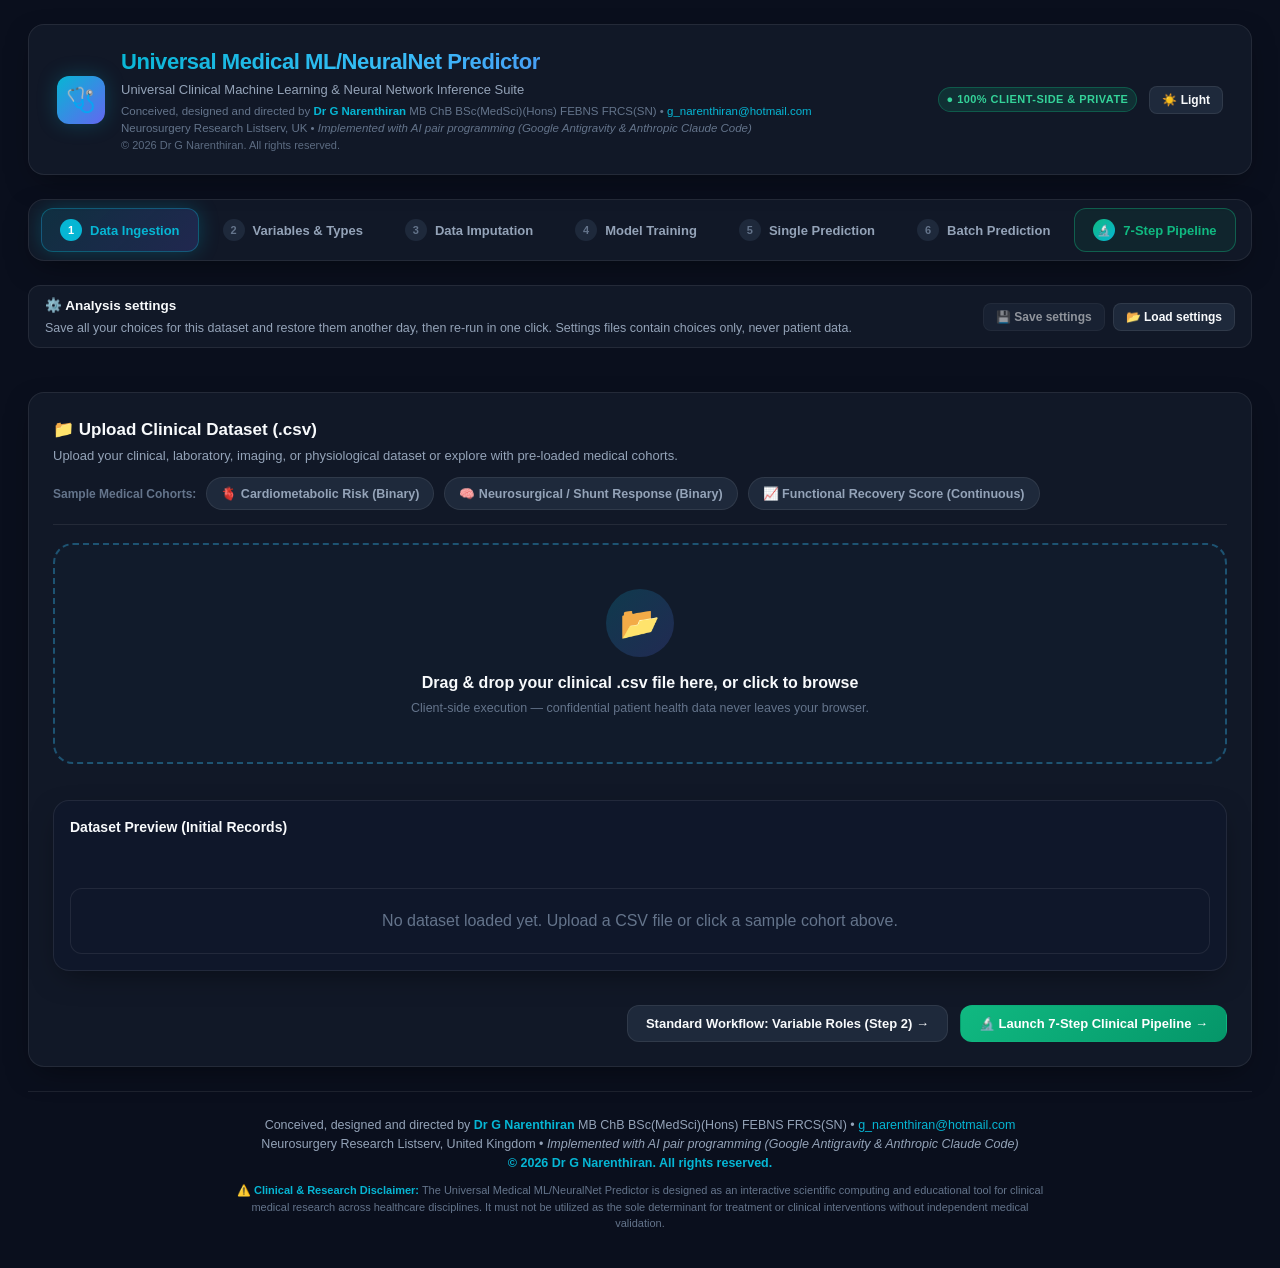
==== commit f42fee6a: "Add automatic tuning, "too good to be true" check, Step 6 reinstate, and usability fixes - Automatic" ====
--- a/index.html
+++ b/index.html
@@ -6,7 +6,7 @@
     <title>Universal Medical ML/NeuralNet Predictor | Clinical Machine Learning & Deep Learning</title>
     <meta name="description" content="Universal in-browser client-side Machine Learning and Neural Network Predictor for Clinical Medicine. Features automated variable typing, multi-strategy missing data imputation, neural networks, random forests, single & batch inference.">
     <meta name="author" content="Dr G Narenthiran MB ChB BSc(MedSci)(Hons) FEBNS FRCS(SN)">
-    <link rel="stylesheet" href="style.css?v=11">
+    <link rel="stylesheet" href="style.css?v=17">
 </head>
 <body>
 
@@ -132,8 +132,9 @@
 
                     <!-- Preview Table -->
                     <div class="card" style="padding: 16px; background: var(--bg-surface-subtle);">
-                        <h3 style="font-size: 14px; font-weight: 700; margin-bottom: 10px;">Dataset Preview (Initial Records)</h3>
-                        <div id="data-preview-container" class="table-container">
+                        <h3 style="font-size: 14px; font-weight: 700; margin-bottom: 4px;">Dataset Preview (Initial Records)</h3>
+                        <p id="data-preview-note" style="font-size: 12px; color: var(--text-muted); margin-bottom: 10px;"></p>
+                        <div id="data-preview-container" class="table-container preview-scroll" tabindex="0" aria-label="Dataset preview table (scrollable)">
                             <p style="padding: 20px; color: var(--text-muted); text-align: center;">No dataset loaded yet. Upload a CSV file or click a sample cohort above.</p>
                         </div>
                     </div>
@@ -164,6 +165,15 @@
                             <span class="pill pill-feature">Feature (Input)</span>
                             <span class="pill pill-target">Target (Outcome)</span>
                         </div>
+                    </div>
+
+                    <div class="var-include-bar">
+                        <span class="var-include-bar-text">☑️ Tick a variable to <strong>include</strong> it in the analysis; untick to <strong>exclude</strong> it.
+                            <span id="var-include-summary" class="var-include-summary" aria-live="polite"></span></span>
+                        <span class="var-include-bar-actions">
+                            <button type="button" id="var-include-all-btn" class="btn btn-secondary btn-sm" title="Include every variable (columns detected as identifiers or dates stay unticked)">☑ Include all</button>
+                            <button type="button" id="var-exclude-all-btn" class="btn btn-secondary btn-sm" title="Exclude every predictor (the outcome stays included)">☐ Exclude all</button>
+                        </span>
                     </div>
 
                     <div id="var-config-grid" class="var-config-grid">
@@ -1042,6 +1052,23 @@
                             </div>
                         </div>
 
+                        <!-- Automatic tuning (k-fold cross-validation inside the Training set) -->
+                        <div class="autotune-box">
+                            <div class="autotune-row">
+                                <label class="autotune-label">
+                                    <input type="checkbox" id="autotune-check">
+                                    🎯 Automatically tune each selected model's key settings on the Training set
+                                </label>
+                                <label for="autotune-folds" class="autotune-folds-label">Cross-validation:
+                                    <select id="autotune-folds" class="control-select" style="width: auto; display: inline-block;">
+                                        <option value="5" selected>5-fold (recommended)</option>
+                                        <option value="3">3-fold (faster)</option>
+                                    </select>
+                                </label>
+                            </div>
+                            <p class="autotune-hint">The app tries several combinations of each model's main settings (e.g. k for k-NN, tree depth for Random Forest, the ridge penalty for Logistic Regression, dropout and weight decay for the Neural Network) and keeps the one that scores best on the ranking metric. Each combination is judged by <strong>cross-validation inside the Training set</strong>: the Training set is split into 5 (or 3) parts and each part takes a turn as a mini-test while the model learns from the rest. The <strong>Testing set is never used for tuning</strong>, so its final score stays a fair check. Your current settings are always one of the candidates, so they are only changed if another combination does better; the chosen settings are then shown in each model's settings panel. Tuning takes several times longer than normal training (neural networks use at most 3 folds; training sets over 2,000 cases are tuned on a stratified sample). The Ensemble is not tuned.</p>
+                        </div>
+
                         <div style="margin-top: 16px; display: flex; align-items: center; justify-content: space-between;">
                             <div id="train-status" aria-live="polite" style="font-size: 13px; font-weight: 600;"></div>
                             <button id="train-model-btn" class="btn btn-primary">
@@ -1089,6 +1116,7 @@
                     <!-- Results Dashboard -->
                     <div id="results-dashboard" class="results-dashboard" style="display: none;">
                         <div id="retrain-status-banner" aria-live="polite"></div>
+                        <div id="tuning-report-container"></div>
 
                         <!-- Multi-Model Benchmark Leaderboard Comparison -->
                         <div id="multi-model-leaderboard-container" style="display: none;"></div>
@@ -1274,7 +1302,7 @@
                             <div style="font-size: 18px;">ℹ️</div>
                             <div>
                                 <strong>Step 1: Train/Test Split & Strict Imputation</strong><br>
-                                Rows with a missing outcome are excluded (outcomes are never imputed). The remaining rows are split into Training and Testing sets at the selected ratio (default 80/20; stratified by outcome class). An imputer for the predictors is fitted on the Training set only, and both sets are transformed with it, so no Testing-set information enters the imputation.
+                                Rows with a missing outcome are excluded (outcomes are never imputed). The remaining rows are split into Training and Testing sets at the selected ratio (default 80/20; stratified by outcome class). Missing predictor values are filled in using values (e.g. medians) calculated from the Training set only. The same values are used to fill gaps in both the Training and Testing sets, so the Testing set does not influence how missing data are handled.
                             </div>
                         </div>
 
@@ -1496,7 +1524,7 @@
                             <div style="font-size: 18px;">⚖️</div>
                             <div>
                                 <strong>Step 5: Imbalance Handling (SMOTENC)</strong><br>
-                                Evaluates target variable distribution strictly in the Training set. If the minority class represents &lt; 30% of the training cohort, SMOTENC is applied to synthesize minority samples while preserving categorical feature indices. The Testing set is strictly NEVER resampled or altered.
+                                Counts how many Training-set patients have each outcome. If the rarer outcome makes up less than 30% of the Training set (or, for outcomes with more than two groups, the smallest group is less than about 43% the size of the largest), SMOTENC creates synthetic (made-up but realistic) patients for that outcome, each blended from similar real patients, until the outcome groups are equal in size. Measurements such as age are blended to in-between values; categories such as sex take the most common value among the similar patients. The Testing set is never changed: it contains only real patients, so the results reflect real-world performance.
                             </div>
                         </div>
 
@@ -1524,7 +1552,7 @@
                             <div style="font-size: 18px;">🌲</div>
                             <div>
                                 <strong>Step 6: Model-Driven Feature Ranking (Random Forest Scout)</strong><br>
-                                Trains a Random Forest scout on the SMOTENC-balanced Training set. Mean Decrease in Impurity (MDI) importance scores are extracted for all surviving features. A 30% cutoff threshold is identified to prune features for dimensionality-sensitive algorithms (k-NN & Naive Bayes) in Step 7.
+                                Ranks the predictors by how useful they are. A quick "scout" Random Forest is trained on the balanced Training set from Step 5 (it is used only for this ranking, not as one of the final models). Each predictor is scored by how much it helps the trees separate the outcome groups (Mean Decrease in Impurity). The weakest 30% of predictors are then left out for k-Nearest Neighbours and Naive Bayes in Step 7, because weak predictors add noise that easily misleads these two models. The other four models use all remaining predictors. The ranking uses the Training set only, and it is a practical filter rather than a definitive clinical ranking: it tends to favour continuous measurements over simple yes/no predictors.
                             </div>
                         </div>
 
@@ -1545,7 +1573,7 @@
 
                         <div style="display: flex; justify-content: space-between; align-items: center; flex-wrap: wrap; gap: 12px;">
                             <div style="font-size: 12.5px; color: var(--text-secondary);">
-                                💡 k-NN & Naive Bayes will automatically train only on the Top 70% features.
+                                💡 k-NN &amp; Naive Bayes will train only on the Top 70% features, plus any you reinstate.
                             </div>
                             <button id="pipeline-to-step7-btn" class="btn btn-emerald" disabled>
                                 Proceed to Step 7: Train Constrained Models &rarr;
@@ -1598,6 +1626,23 @@
                             </button>
                         </div>
 
+                        <!-- Optional automatic tuning (off by default: the protocol uses fixed, prespecified settings) -->
+                        <div class="autotune-box" style="margin: -6px 0 20px;">
+                            <div class="autotune-row">
+                                <label class="autotune-label">
+                                    <input type="checkbox" id="pipeline-autotune-check">
+                                    🎯 Auto-tune model settings on the Training set (optional; off = protocol default settings)
+                                </label>
+                                <label for="pipeline-autotune-folds" class="autotune-folds-label">Cross-validation:
+                                    <select id="pipeline-autotune-folds" class="form-select" style="width: auto; display: inline-block;">
+                                        <option value="5" selected>5-fold (recommended)</option>
+                                        <option value="3">3-fold (faster)</option>
+                                    </select>
+                                </label>
+                            </div>
+                            <p class="autotune-hint">By default the pipeline uses fixed, prespecified settings (e.g. k = 5, tree depth 6, ridge λ = 0.02), which keeps it a standard, easily reported protocol. If ticked, each model's main settings are chosen by <strong>cross-validation inside the Training set</strong>: the real training patients are split into 5 (or 3) parts, each taking a turn as a mini-test. SMOTENC balancing and scaling are redone inside each part, so no synthetic patient is scored against the real patient it was made from, and the <strong>Testing set is never used for tuning</strong>. The protocol defaults are always a candidate and are kept unless another combination does better. Tuning mainly helps with larger cohorts (roughly 200+ patients); with fewer than 100 training patients the results are mostly chance and a warning is shown. It takes several times longer; the Ensemble is not tuned.</p>
+                        </div>
+
                         <!-- Execution Watchdog & Loop / Stall Diagnostic Monitor -->
                         <div id="pipeline-train-status" class="execution-monitor-card" style="display: none; margin-bottom: 24px;">
                             <div class="monitor-header">
@@ -1631,6 +1676,7 @@
 
                         <!-- Results Dashboard -->
                         <div id="pipeline-results-container" style="display: none;">
+                            <div id="pipeline-tuning-report-container"></div>
                             <!-- Leaderboard Table -->
                             <div class="card" style="background: var(--bg-surface-elevated); padding: 20px; margin-bottom: 20px;">
                                 <div style="display: flex; justify-content: space-between; align-items: center; margin-bottom: 14px; flex-wrap: wrap; gap: 10px;">
@@ -1714,7 +1760,7 @@
     <script src="chart.umd.min.js"></script>
     <script src="tf.min.js"></script>
     <script src="data-engine.js?v=29"></script>
-    <script src="models.js?v=29"></script>
-    <script src="app.js?v=30"></script>
+    <script src="models.js?v=30"></script>
+    <script src="app.js?v=43"></script>
 </body>
 </html>
--- a/style.css
+++ b/style.css
@@ -1422,7 +1422,7 @@
 
 .rf-importance-row {
     display: grid;
-    grid-template-columns: 180px 1fr 70px 100px;
+    grid-template-columns: 180px 1fr 70px 100px 130px;
     align-items: center;
     gap: 12px;
     font-size: 12.5px;
@@ -1669,3 +1669,113 @@
 .settings-banner-box .settings-warn {
     color: var(--accent-amber);
 }
+
+/* Step 2: include / exclude tick boxes */
+.var-include-bar {
+    display: flex;
+    flex-wrap: wrap;
+    align-items: center;
+    justify-content: space-between;
+    gap: 10px 16px;
+    padding: 10px 14px;
+    margin-bottom: 14px;
+    border: 1px solid var(--border-color);
+    border-radius: var(--radius-sm);
+    background: var(--bg-surface-elevated);
+    font-size: 13px;
+    color: var(--text-secondary);
+}
+.var-include-bar-actions { display: flex; flex-wrap: wrap; gap: 8px; }
+.var-include-summary { display: block; margin-top: 2px; font-size: 12px; color: var(--text-muted); }
+.var-include {
+    display: flex;
+    align-items: center;
+    gap: 8px;
+    min-width: 0;
+    cursor: pointer;
+}
+.var-include input { width: 16px; height: 16px; flex-shrink: 0; accent-color: var(--accent-cyan, #38bdf8); cursor: pointer; }
+.var-include input:disabled { cursor: not-allowed; }
+.var-card.is-meta .var-name { text-decoration: line-through; color: var(--text-muted); }
+
+/* Data Ingestion preview: fixed-height box that scrolls both ways, with a sticky header */
+.table-container.preview-scroll {
+    max-height: 420px;
+    overflow: auto;
+}
+.preview-scroll .data-table thead th {
+    position: sticky;
+    top: 0;
+    z-index: 1;
+}
+.preview-scroll:focus-visible { outline: 2px solid var(--accent-cyan); outline-offset: 2px; }
+
+/* Always-visible scrollbars on scrollable tables (macOS otherwise hides them until you scroll) */
+.table-container::-webkit-scrollbar { width: 12px; height: 12px; }
+.table-container::-webkit-scrollbar-track { background: var(--bg-surface-elevated); }
+.table-container::-webkit-scrollbar-thumb {
+    background: var(--text-muted);
+    border-radius: 6px;
+    border: 3px solid var(--bg-surface-elevated);
+}
+.table-container::-webkit-scrollbar-thumb:hover { background: var(--text-secondary); }
+.table-container::-webkit-scrollbar-corner { background: var(--bg-surface-elevated); }
+
+/* Step 6: reinstate bottom-30% features */
+.rf-importance-action { text-align: right; }
+.rf-importance-action .btn { white-space: nowrap; }
+.rf-importance-summary { margin-top: 14px; font-size: 12.5px; color: var(--text-secondary); }
+
+/* 7-step pipeline: "Too good to be true?" panel */
+.too-good-box {
+    margin-top: 12px;
+    padding: 12px 16px;
+    border: 1px solid rgba(56, 189, 248, 0.4);
+    border-left: 4px solid var(--accent-cyan);
+    border-radius: var(--radius-sm);
+    background: rgba(56, 189, 248, 0.06);
+    font-size: 12.5px;
+    line-height: 1.55;
+    color: var(--text-secondary);
+}
+.too-good-box .too-good-title { font-weight: 700; font-size: 13.5px; color: var(--text-primary); margin-bottom: 6px; }
+.too-good-box p { margin: 6px 0 4px; }
+.too-good-box ul { margin: 0 0 4px; padding-left: 20px; }
+.too-good-box li { margin: 3px 0; }
+.too-good-box strong { color: var(--text-primary); }
+
+/* Step 4: automatic tuning */
+.autotune-box {
+    margin-top: 16px;
+    padding: 12px 14px;
+    border: 1px solid var(--border-color);
+    border-radius: var(--radius-sm);
+    background: var(--bg-surface-elevated);
+}
+.autotune-row { display: flex; flex-wrap: wrap; align-items: center; justify-content: space-between; gap: 8px 16px; }
+.autotune-label { display: inline-flex; align-items: center; gap: 8px; font-weight: 600; font-size: 13.5px; color: var(--text-primary); cursor: pointer; }
+.autotune-label input { width: 16px; height: 16px; accent-color: var(--accent-cyan); }
+.autotune-folds-label { font-size: 12.5px; color: var(--text-secondary); display: inline-flex; align-items: center; gap: 6px; }
+.autotune-hint { margin: 8px 0 0; font-size: 12px; line-height: 1.55; color: var(--text-muted); }
+.tune-report {
+    margin: 12px 0;
+    padding: 12px 16px;
+    border: 1px solid rgba(56, 189, 248, 0.35);
+    border-left: 4px solid var(--accent-cyan);
+    border-radius: var(--radius-sm);
+    background: rgba(56, 189, 248, 0.05);
+    font-size: 12.5px;
+    color: var(--text-secondary);
+}
+.tune-title { font-weight: 700; font-size: 14px; color: var(--text-primary); margin-bottom: 4px; }
+.tune-muted { color: var(--text-muted); font-size: 12px; margin: 2px 0; }
+.tune-model { padding: 10px 0; border-top: 1px solid var(--border-color); }
+.tune-model-head { display: flex; align-items: center; gap: 8px; margin-bottom: 4px; color: var(--text-primary); }
+.tune-model strong { color: var(--text-primary); }
+.tune-sd { color: var(--text-muted); font-size: 11.5px; }
+.tune-model details { margin-top: 6px; }
+.tune-model summary { cursor: pointer; color: var(--accent-cyan); font-size: 12px; }
+.tune-table { margin-top: 6px; font-size: 12px; }
+.tune-table th, .tune-table td { padding: 6px 10px; }
+.tune-table tr.tune-best td { background: rgba(16, 185, 129, 0.08); }
+.tune-warn { margin: 6px 0; padding: 8px 10px; border-radius: var(--radius-sm); background: rgba(245, 158, 11, 0.12); color: var(--accent-amber); font-size: 12.5px; }
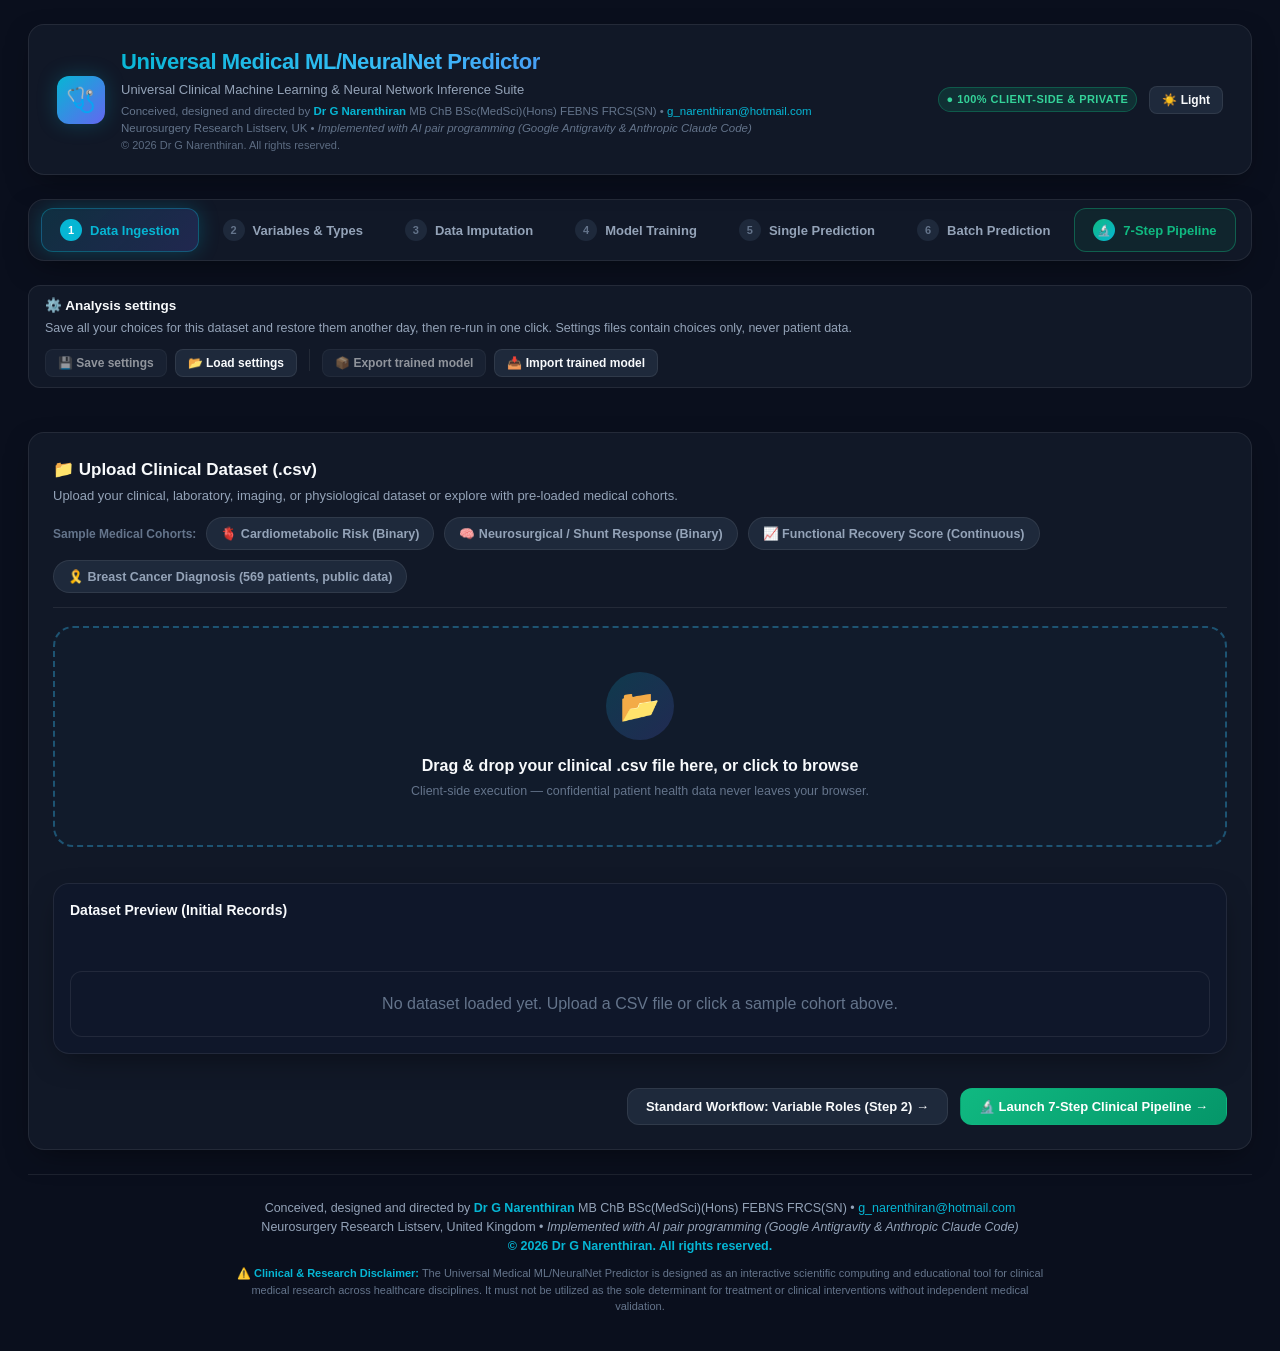
==== commit 0bcf0591: "Address Genspark assessment: CIs, DeLong, curves, explainability, model export/import, in-fold selec" ====
--- a/index.html
+++ b/index.html
@@ -3,10 +3,14 @@
 <head>
     <meta charset="UTF-8">
     <meta name="viewport" content="width=device-width, initial-scale=1.0">
-    <title>Universal Medical ML/NeuralNet Predictor | Clinical Machine Learning & Deep Learning</title>
+    <!-- Content-Security-Policy: the page may load and contact only its own files, so patient data cannot be sent anywhere
+         (connect-src 'self'). Inline handlers/styles are permitted because the interface uses them, and
+         'unsafe-eval' because TensorFlow.js evaluates one small built-in snippet at start-up. -->
+    <meta http-equiv="Content-Security-Policy" content="default-src 'self'; script-src 'self' 'unsafe-inline' 'unsafe-eval'; style-src 'self' 'unsafe-inline'; img-src 'self' data: blob:; font-src 'self' data:; connect-src 'self'; worker-src 'self' blob:; object-src 'none'; base-uri 'self'; form-action 'none'">
+    <title>Universal Medical ML/NeuralNet Predictor | Clinical Machine Learning & Neural Networks</title>
     <meta name="description" content="Universal in-browser client-side Machine Learning and Neural Network Predictor for Clinical Medicine. Features automated variable typing, multi-strategy missing data imputation, neural networks, random forests, single & batch inference.">
     <meta name="author" content="Dr G Narenthiran MB ChB BSc(MedSci)(Hons) FEBNS FRCS(SN)">
-    <link rel="stylesheet" href="style.css?v=17">
+    <link rel="stylesheet" href="style.css?v=25">
 </head>
 <body>
 
@@ -84,6 +88,10 @@
                     <button type="button" id="settings-save-btn" class="btn btn-secondary btn-sm" disabled title="Load a dataset first">💾 Save settings</button>
                     <button type="button" id="settings-load-btn" class="btn btn-secondary btn-sm">📂 Load settings</button>
                     <input type="file" id="settings-file-input" accept=".json,application/json" style="display: none;" aria-label="Settings file">
+                    <span class="settings-bar-sep" aria-hidden="true"></span>
+                    <button type="button" id="model-export-btn" class="btn btn-secondary btn-sm" disabled title="Train or deploy a model first">📦 Export trained model</button>
+                    <button type="button" id="model-import-btn" class="btn btn-secondary btn-sm" title="Load a model exported from this app, to make predictions or validate it on new patients">📥 Import trained model</button>
+                    <input type="file" id="model-file-input" accept=".json,application/json" style="display: none;" aria-label="Trained model file">
                 </div>
             </div>
             <div id="settings-banner" aria-live="polite"></div>
@@ -110,6 +118,9 @@
                             </button>
                             <button id="sample-regression-btn" class="dataset-pill">
                                 📈 Functional Recovery Score (Continuous)
+                            </button>
+                            <button id="sample-breast-btn" class="dataset-pill" title="Public Breast Cancer Wisconsin (Diagnostic) data, UCI Machine Learning Repository (CC BY 4.0): large enough for stable results and meaningful calibration">
+                                🎗️ Breast Cancer Diagnosis (569 patients, public data)
                             </button>
                         </div>
                     </div>
@@ -657,6 +668,24 @@
                                             <button type="button" class="btn btn-secondary btn-sm preset-split-btn" data-train="90">90/10</button>
                                         </div>
                                     </div>
+
+                                    <div class="split-method-box">
+                                        <label for="split-method" class="split-method-label">How should records be divided into Training and Testing sets?</label>
+                                        <select id="split-method" class="control-select split-method-select">
+                                            <option value="random" selected>Randomly, keeping the outcome balance (each row is a different patient)</option>
+                                            <option value="group">Keep each patient's records together (patients with several visits/admissions)</option>
+                                            <option value="time">By date: earlier records for Training, later records for Testing</option>
+                                        </select>
+                                        <div id="split-group-wrap" class="split-col-wrap" style="display: none;">
+                                            <label for="split-group-col">Column that identifies the patient:</label>
+                                            <select id="split-group-col" class="control-select"></select>
+                                        </div>
+                                        <div id="split-date-wrap" class="split-col-wrap" style="display: none;">
+                                            <label for="split-date-col">Date column:</label>
+                                            <select id="split-date-col" class="control-select"></select>
+                                        </div>
+                                        <p class="split-method-hint">If a patient has more than one row, a random split can put the same patient in both sets, which makes the test too easy; keep each patient's records together. Splitting <strong>by date</strong> tests the model on the most recent patients, as it would be used in practice. Cross-validation folds also keep each patient's records together.</p>
+                                    </div>
                                 </div>
 
                                 <!-- Post-Testing Retraining Decision -->
@@ -1052,21 +1081,33 @@
                             </div>
                         </div>
 
-                        <!-- Automatic tuning (k-fold cross-validation inside the Training set) -->
+                        <!-- Model selection and automatic tuning (k-fold cross-validation inside the Training set) -->
                         <div class="autotune-box">
-                            <div class="autotune-row">
+                            <div class="selection-row" role="radiogroup" aria-labelledby="selection-mode-label">
+                                <span id="selection-mode-label" class="selection-label">🏁 When several models are trained, choose the best one by:</span>
+                                <label class="selection-option"><input type="radio" name="selection-mode" id="selection-mode-cv" value="cv" checked> Cross-validation within the Training set <span class="selection-tag">recommended</span></label>
+                                <label class="selection-option"><input type="radio" name="selection-mode" id="selection-mode-test" value="test"> Testing-set results <span class="selection-tag selection-tag-muted">faster, but optimistic</span></label>
+                            </div>
+                            <p class="autotune-hint" style="margin-top: 4px;">With <strong>cross-validation</strong>, each model is scored on parts of the Training set it did not learn from (missing-value filling and scaling are redone inside each part), and the best model is picked on those scores. The Testing set is then used only once, as an honest final check. Picking the winner on the <strong>Testing set</strong> is quicker, but the winner's test score is then too optimistic, because it won on those same patients.</p>
+                            <div class="threshold-row">
+                                <label for="decision-threshold" class="autotune-folds-label">🎚️ Decision threshold (two-outcome predictions):
+                                    <input type="number" id="decision-threshold" class="control-input" value="0.5" min="0.05" max="0.95" step="0.05" style="width: 80px; display: inline-block;">
+                                </label>
+                                <span class="autotune-hint" style="margin: 0;">A patient is classed as the positive outcome when its predicted probability is at or above this value. 0.5 is the usual default; use a lower value if missing a case is worse than a false alarm. Decide it on clinical grounds <strong>before</strong> looking at the results; do not adjust it to improve the Testing-set score.</span>
+                            </div>
+                            <div class="autotune-row" style="margin-top: 10px;">
                                 <label class="autotune-label">
                                     <input type="checkbox" id="autotune-check">
                                     🎯 Automatically tune each selected model's key settings on the Training set
                                 </label>
-                                <label for="autotune-folds" class="autotune-folds-label">Cross-validation:
+                                <label for="autotune-folds" class="autotune-folds-label">Cross-validation folds:
                                     <select id="autotune-folds" class="control-select" style="width: auto; display: inline-block;">
                                         <option value="5" selected>5-fold (recommended)</option>
                                         <option value="3">3-fold (faster)</option>
                                     </select>
                                 </label>
                             </div>
-                            <p class="autotune-hint">The app tries several combinations of each model's main settings (e.g. k for k-NN, tree depth for Random Forest, the ridge penalty for Logistic Regression, dropout and weight decay for the Neural Network) and keeps the one that scores best on the ranking metric. Each combination is judged by <strong>cross-validation inside the Training set</strong>: the Training set is split into 5 (or 3) parts and each part takes a turn as a mini-test while the model learns from the rest. The <strong>Testing set is never used for tuning</strong>, so its final score stays a fair check. Your current settings are always one of the candidates, so they are only changed if another combination does better; the chosen settings are then shown in each model's settings panel. Tuning takes several times longer than normal training (neural networks use at most 3 folds; training sets over 2,000 cases are tuned on a stratified sample). The Ensemble is not tuned.</p>
+                            <p class="autotune-hint">The app tries several combinations of each model's main settings (e.g. k for k-NN, tree depth for Random Forest, the ridge penalty for Logistic Regression, dropout and weight decay for the Neural Network) and keeps the one that scores best on the ranking metric. Each combination is judged by <strong>cross-validation inside the Training set</strong>: the Training set is split into 5 (or 3) parts and each part takes a turn as a mini-test while the model learns from the rest. The <strong>Testing set is never used for tuning</strong>, so its final score stays a fair check. Your current settings are always one of the candidates, so they are only changed if another combination does better; the chosen settings are then shown in each model's settings panel. Missing-value filling, encoding and scaling are redone inside each part, so the mini-tests never influence the preparation. Tuning takes several times longer than normal training (neural networks and the Ensemble use at most 3 folds; training sets over 2,000 cases are tuned on a stratified sample). The Ensemble is not tuned.</p>
                         </div>
 
                         <div style="margin-top: 16px; display: flex; align-items: center; justify-content: space-between;">
@@ -1115,11 +1156,17 @@
 
                     <!-- Results Dashboard -->
                     <div id="results-dashboard" class="results-dashboard" style="display: none;">
+                        <div style="display: flex; justify-content: flex-end;">
+                            <button type="button" id="standard-download-report-btn" class="btn btn-secondary btn-sm">📄 Download Analysis Report (.JSON)</button>
+                        </div>
                         <div id="retrain-status-banner" aria-live="polite"></div>
                         <div id="tuning-report-container"></div>
 
                         <!-- Multi-Model Benchmark Leaderboard Comparison -->
                         <div id="multi-model-leaderboard-container" style="display: none;"></div>
+                        <div id="calibration-panel-container"></div>
+                        <div id="explain-panel-container"></div>
+                        <div id="odds-ratio-container"></div>
 
                         <!-- Single Model Summary Title & Metrics Row -->
                         <h3 id="dashboard-single-heading" style="font-size: 16px; font-weight: 700; color: var(--text-primary);">Model Validation &amp; Accuracy Metrics</h3>
@@ -1153,6 +1200,7 @@
                         </div>
                     </div>
 
+                    <div class="research-use-note" role="note">⚠️ <strong>Research and education only.</strong> These predictions have not been validated for decisions about an individual patient's care. Software used to guide individual care may be regulated as a medical device (e.g. UK MDR / MHRA Software as a Medical Device).</div>
                     <!-- Model Provenance & Switcher Banner -->
                     <div id="single-predict-provenance-bar" class="pipeline-alert" style="display: none; margin-bottom: 18px; align-items: center; justify-content: space-between; flex-wrap: wrap; gap: 10px;"></div>
 
@@ -1186,6 +1234,7 @@
                         </button>
                     </div>
 
+                    <div class="research-use-note" role="note">⚠️ <strong>Research and education only.</strong> These predictions have not been validated for decisions about an individual patient's care. Software used to guide individual care may be regulated as a medical device (e.g. UK MDR / MHRA Software as a Medical Device).</div>
                     <!-- Batch Model Provenance & Switcher Banner -->
                     <div id="batch-predict-provenance-bar" class="pipeline-alert" style="display: none; margin-bottom: 18px; align-items: center; justify-content: space-between; flex-wrap: wrap; gap: 10px;"></div>
 
@@ -1318,6 +1367,23 @@
                                 </select>
                             </div>
                             <div class="form-group">
+                                <label for="pipeline-split-method" class="form-label">How to divide records:</label>
+                                <select id="pipeline-split-method" class="form-select">
+                                    <option value="random" selected>Randomly, keeping the outcome balance</option>
+                                    <option value="group">Keep each patient's records together</option>
+                                    <option value="time">By date: earlier → Training, later → Testing</option>
+                                </select>
+                                <div id="pipeline-split-group-wrap" class="split-col-wrap" style="display: none;">
+                                    <label for="pipeline-split-group-col">Column that identifies the patient:</label>
+                                    <select id="pipeline-split-group-col" class="form-select"></select>
+                                </div>
+                                <div id="pipeline-split-date-wrap" class="split-col-wrap" style="display: none;">
+                                    <label for="pipeline-split-date-col">Date column:</label>
+                                    <select id="pipeline-split-date-col" class="form-select"></select>
+                                </div>
+                                <span style="font-size: 11px; color: var(--text-muted);">Use "keep each patient's records together" if a patient can have several rows.</span>
+                            </div>
+                            <div class="form-group">
                                 <label for="pipeline-impute-strategy" class="form-label">Continuous Imputation Strategy:</label>
                                 <select id="pipeline-impute-strategy" class="form-select">
                                     <option value="median" selected>Median (Recommended for Clinical Data)</option>
@@ -1626,9 +1692,21 @@
                             </button>
                         </div>
 
-                        <!-- Optional automatic tuning (off by default: the protocol uses fixed, prespecified settings) -->
+                        <!-- Model selection and optional automatic tuning (tuning off by default: fixed, prespecified settings) -->
                         <div class="autotune-box" style="margin: -6px 0 20px;">
-                            <div class="autotune-row">
+                            <div class="selection-row" role="radiogroup" aria-labelledby="pipeline-selection-mode-label">
+                                <span id="pipeline-selection-mode-label" class="selection-label">🏁 Choose the best model by:</span>
+                                <label class="selection-option"><input type="radio" name="pipeline-selection-mode" id="pipeline-selection-mode-cv" value="cv" checked> Cross-validation within the Training set <span class="selection-tag">recommended</span></label>
+                                <label class="selection-option"><input type="radio" name="pipeline-selection-mode" id="pipeline-selection-mode-test" value="test"> Testing-set results <span class="selection-tag selection-tag-muted">faster, but optimistic</span></label>
+                            </div>
+                            <p class="autotune-hint" style="margin-top: 4px;">With <strong>cross-validation</strong>, each of the six models is scored on parts of the real Training patients it did not learn from (SMOTENC and scaling are redone inside each part) and the best is picked on those scores; the Testing set is then used only once, as an honest final check. Picking the winner on the Testing set is quicker, but its test score is then too optimistic.</p>
+                            <div class="threshold-row">
+                                <label for="pipeline-decision-threshold" class="autotune-folds-label">🎚️ Decision threshold (two-outcome predictions):
+                                    <input type="number" id="pipeline-decision-threshold" class="form-input" value="0.5" min="0.05" max="0.95" step="0.05" style="width: 80px; display: inline-block;">
+                                </label>
+                                <span class="autotune-hint" style="margin: 0;">Probability of the positive outcome at or above which a patient is classed as positive (default 0.5). Choose it on clinical grounds before seeing the results; never tune it on the Testing set.</span>
+                            </div>
+                            <div class="autotune-row" style="margin-top: 10px;">
                                 <label class="autotune-label">
                                     <input type="checkbox" id="pipeline-autotune-check">
                                     🎯 Auto-tune model settings on the Training set (optional; off = protocol default settings)
@@ -1689,6 +1767,8 @@
                                 </div>
                                 <div id="pipeline-leaderboard-container" class="table-container"></div>
                             </div>
+                            <div id="pipeline-calibration-container"></div>
+                            <div id="pipeline-explain-container"></div>
 
                             <!-- 2x2 Confusion Matrices Grid -->
                             <div class="card" style="background: var(--bg-surface-elevated); padding: 20px;">
@@ -1759,8 +1839,8 @@
     <!-- Scripts: Vendor & Core Engines -->
     <script src="chart.umd.min.js"></script>
     <script src="tf.min.js"></script>
-    <script src="data-engine.js?v=29"></script>
-    <script src="models.js?v=30"></script>
-    <script src="app.js?v=43"></script>
+    <script src="data-engine.js?v=30"></script>
+    <script src="models.js?v=34"></script>
+    <script src="app.js?v=57"></script>
 </body>
 </html>
--- a/style.css
+++ b/style.css
@@ -1779,3 +1779,107 @@
 .tune-table th, .tune-table td { padding: 6px 10px; }
 .tune-table tr.tune-best td { background: rgba(16, 185, 129, 0.08); }
 .tune-warn { margin: 6px 0; padding: 8px 10px; border-radius: var(--radius-sm); background: rgba(245, 158, 11, 0.12); color: var(--accent-amber); font-size: 12.5px; }
+
+/* Pipeline vs baseline comparison: plain-language guide and cautions */
+.cmp-meaning { font-weight: 400; font-size: 11.5px; color: var(--text-muted); margin-top: 2px; white-space: normal; max-width: 340px; line-height: 1.45; }
+.cmp-table td { white-space: normal; vertical-align: top; }
+.cmp-guide, .cmp-cautions { margin: 12px 0; padding: 12px 16px; border-radius: var(--radius-sm); font-size: 12.5px; line-height: 1.55; color: var(--text-secondary); }
+.cmp-guide { border: 1px solid rgba(56, 189, 248, 0.35); border-left: 4px solid var(--accent-cyan); background: rgba(56, 189, 248, 0.05); }
+.cmp-cautions { border: 1px solid rgba(245, 158, 11, 0.4); border-left: 4px solid var(--accent-amber); background: rgba(245, 158, 11, 0.06); }
+.cmp-guide-title, .cmp-cautions-title { font-weight: 700; font-size: 13.5px; color: var(--text-primary); margin-bottom: 4px; }
+.cmp-guide ul, .cmp-cautions ul { margin: 0; padding-left: 20px; }
+.cmp-guide li, .cmp-cautions li { margin: 3px 0; }
+.cmp-guide strong, .cmp-cautions strong { color: var(--text-primary); }
+
+/* "Comparison is underway" overlay (blocks other buttons during Train Standard Baseline & Compare) */
+.comparison-overlay {
+    position: fixed;
+    inset: 0;
+    z-index: 200000;
+    display: none;
+    align-items: center;
+    justify-content: center;
+    padding: 16px;
+    background: rgba(2, 6, 23, 0.72);
+    backdrop-filter: blur(2px);
+}
+.comparison-overlay-card {
+    max-width: 520px;
+    width: 100%;
+    padding: 24px;
+    border-radius: var(--radius-md);
+    border: 1px solid rgba(16, 185, 129, 0.5);
+    background: var(--bg-surface-elevated);
+    box-shadow: 0 20px 50px rgba(0, 0, 0, 0.45);
+    text-align: center;
+    color: var(--text-primary);
+}
+.comparison-overlay-title { font-size: 18px; font-weight: 700; margin: 12px 0 8px; }
+.comparison-overlay-text { font-size: 13px; line-height: 1.55; color: var(--text-secondary); margin: 0 0 12px; }
+.comparison-overlay-progress { font-size: 12px; color: var(--accent-cyan); min-height: 18px; margin-bottom: 14px; word-break: break-word; }
+.comparison-overlay-spinner {
+    width: 36px; height: 36px; margin: 0 auto;
+    border: 3px solid rgba(16, 185, 129, 0.25);
+    border-top-color: var(--accent-emerald);
+    border-radius: 50%;
+    animation: comparison-spin 0.9s linear infinite;
+}
+@keyframes comparison-spin { to { transform: rotate(360deg); } }
+@media (prefers-reduced-motion: reduce) { .comparison-overlay-spinner { animation: none; } }
+body.comparison-running { overflow: hidden; }
+.cmp-baseline-note {
+    display: flex; flex-wrap: wrap; align-items: center; justify-content: space-between; gap: 8px 14px;
+    margin-bottom: 12px; padding: 10px 14px; border-radius: var(--radius-sm);
+    border: 1px solid var(--border-color); background: var(--bg-surface-subtle);
+    font-size: 12.5px; color: var(--text-secondary);
+}
+
+/* Model selection mode (cross-validation vs Testing set) */
+.selection-row { display: flex; flex-wrap: wrap; align-items: center; gap: 6px 16px; font-size: 13px; }
+.selection-label { font-weight: 600; color: var(--text-primary); }
+.selection-option { display: inline-flex; align-items: center; gap: 6px; cursor: pointer; color: var(--text-secondary); }
+.selection-option input { accent-color: var(--accent-cyan); }
+.selection-tag { font-size: 10.5px; font-weight: 700; padding: 1px 7px; border-radius: 999px; background: rgba(16, 185, 129, 0.15); color: var(--accent-emerald); }
+.selection-tag-muted { background: rgba(100, 116, 139, 0.15); color: var(--text-muted); }
+
+/* Train/test split method (random, by patient, by date) */
+.split-method-box { margin-top: 14px; padding-top: 12px; border-top: 1px dashed var(--border-color); }
+.split-method-label { display: block; font-size: 12.5px; font-weight: 600; color: var(--text-primary); margin-bottom: 6px; }
+.split-method-select { max-width: 560px; }
+.split-col-wrap { margin-top: 8px; display: flex; flex-direction: column; gap: 4px; font-size: 12px; color: var(--text-secondary); max-width: 360px; }
+.split-method-hint { margin: 8px 0 0; font-size: 11.5px; line-height: 1.5; color: var(--text-muted); }
+.threshold-row { display: flex; flex-wrap: wrap; align-items: center; gap: 6px 14px; margin-top: 10px; padding-top: 10px; border-top: 1px dashed var(--border-color); }
+
+/* Calibration & decision-threshold panel */
+.cal-panel { margin: 16px 0 24px; padding: 14px 16px; border: 1px solid var(--border-color); border-radius: var(--radius-md); background: var(--bg-surface-elevated); font-size: 12.5px; color: var(--text-secondary); }
+.cal-head { display: flex; flex-wrap: wrap; align-items: center; justify-content: space-between; gap: 8px 14px; margin-bottom: 4px; }
+.cal-grid { display: grid; grid-template-columns: minmax(200px, 260px) 1fr; gap: 16px; align-items: start; margin-top: 8px; }
+@media (max-width: 640px) { .cal-grid { grid-template-columns: 1fr; } }
+.cal-stats > div { margin: 3px 0; }
+.cal-stats strong, .cal-thr strong { color: var(--text-primary); }
+.cal-thr { margin-top: 12px; }
+.thr-table { margin: 6px 0; font-size: 12px; }
+.thr-table th, .thr-table td { padding: 5px 10px; }
+.thr-table tr.thr-current td { background: rgba(56, 189, 248, 0.10); font-weight: 700; }
+
+/* 95% confidence intervals under metric values */
+.ci-text { font-size: 10px; font-weight: 400; color: var(--text-muted); white-space: nowrap; }
+.chart-legend { display: flex; flex-wrap: wrap; gap: 4px 12px; font-size: 11px; color: var(--text-secondary); margin-top: 4px; }
+.chart-legend i, .legend-dot { display: inline-block; width: 10px; height: 10px; border-radius: 2px; margin-right: 5px; vertical-align: middle; }
+
+/* Explainability */
+.perm-list { display: flex; flex-direction: column; gap: 4px; margin-top: 6px; }
+.perm-row { display: grid; grid-template-columns: minmax(120px, 220px) 1fr 120px; gap: 10px; align-items: center; font-size: 12px; }
+.perm-name { color: var(--text-primary); overflow: hidden; text-overflow: ellipsis; white-space: nowrap; }
+.perm-track { height: 10px; background: var(--bg-surface-subtle); border-radius: 5px; overflow: hidden; }
+.perm-bar { display: block; height: 100%; background: var(--accent-cyan); border-radius: 5px; }
+.perm-bar.neg { background: var(--text-muted); }
+.perm-val { text-align: right; color: var(--text-secondary); }
+.explain-box { margin-top: 10px; padding: 10px 12px; border-radius: var(--radius-sm); border: 1px solid var(--border-color); background: var(--bg-surface-subtle); font-size: 12.5px; color: var(--text-secondary); text-align: left; }
+.explain-box ul { margin: 6px 0; padding-left: 18px; }
+.explain-box li { margin: 3px 0; }
+.ex-up { color: var(--accent-rose); }
+.ex-down { color: var(--accent-emerald); }
+.research-use-note { margin: 0 0 14px; padding: 9px 12px; border-radius: var(--radius-sm); border: 1px solid rgba(245, 158, 11, 0.45); background: rgba(245, 158, 11, 0.08); font-size: 12.5px; color: var(--text-secondary); }
+.research-use-note strong { color: var(--text-primary); }
+.settings-bar-sep { display: inline-block; width: 1px; height: 22px; background: var(--border-color); margin: 0 4px; vertical-align: middle; }
